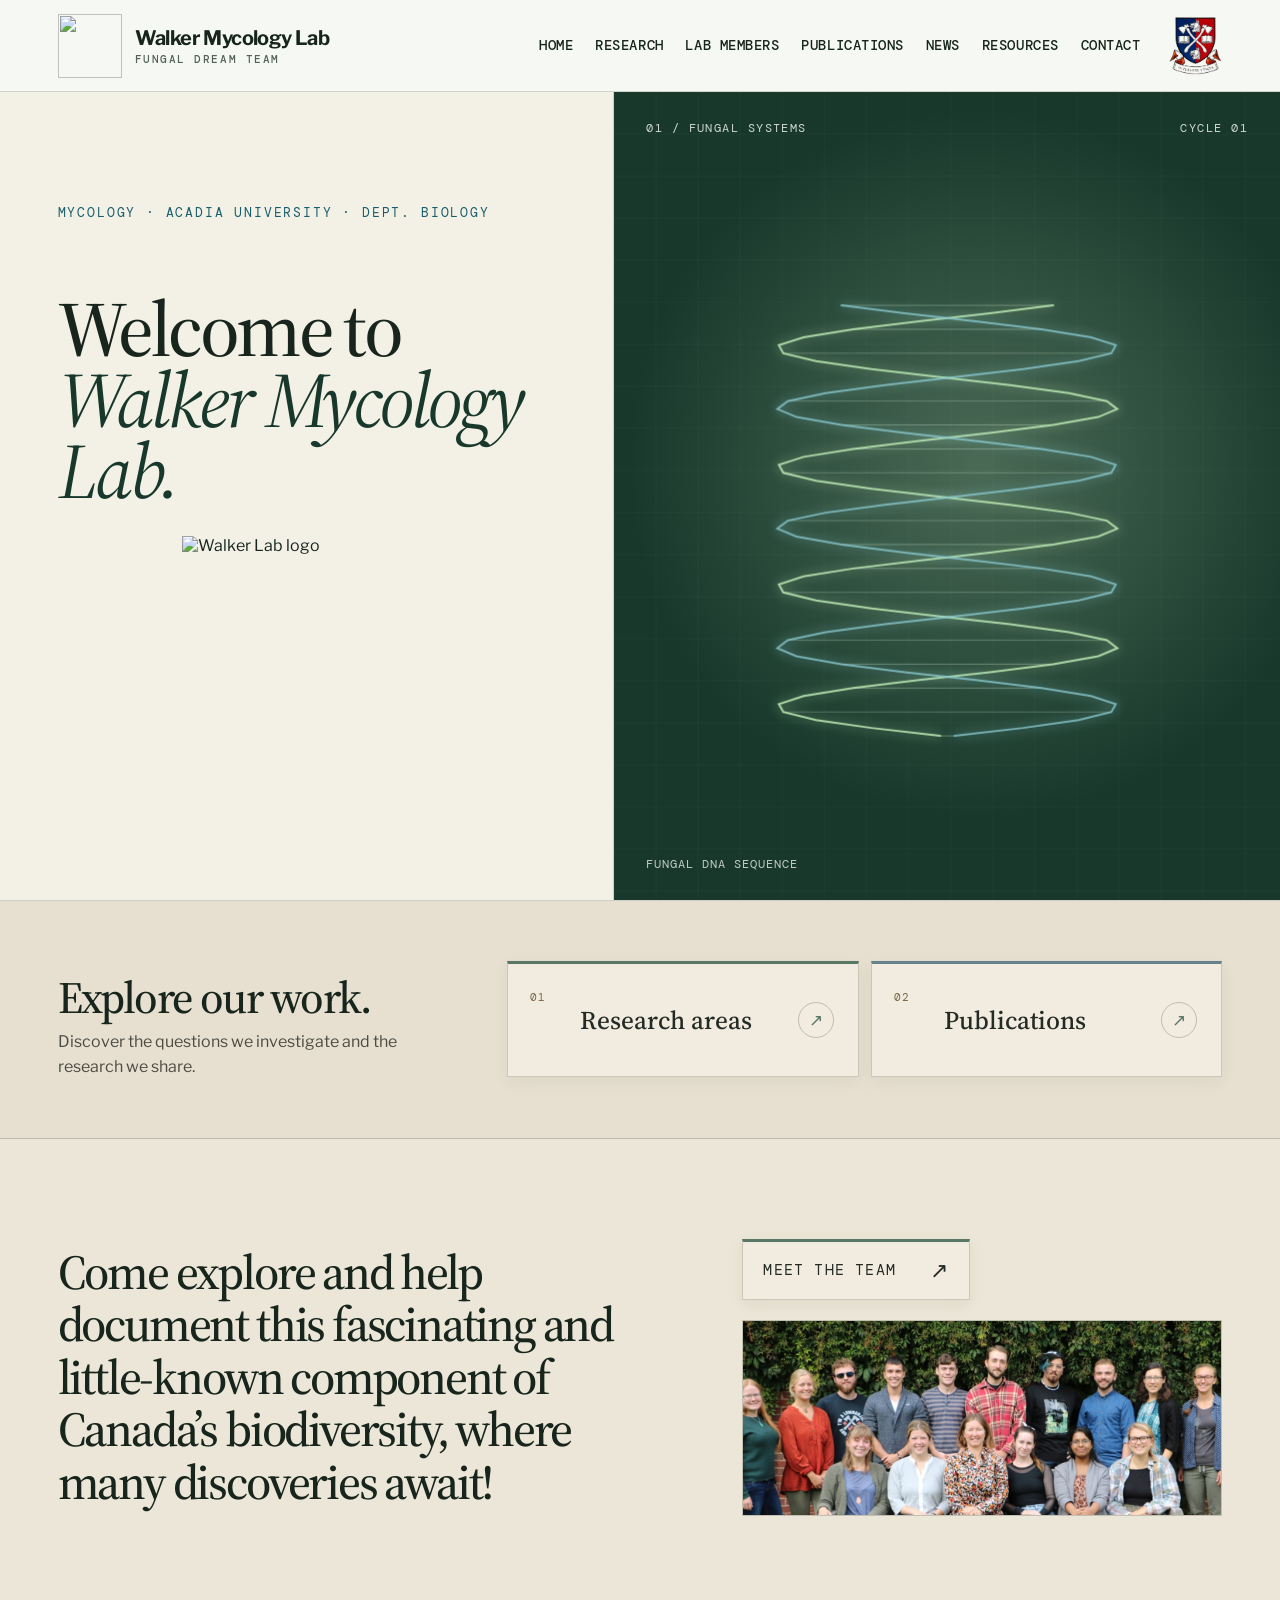
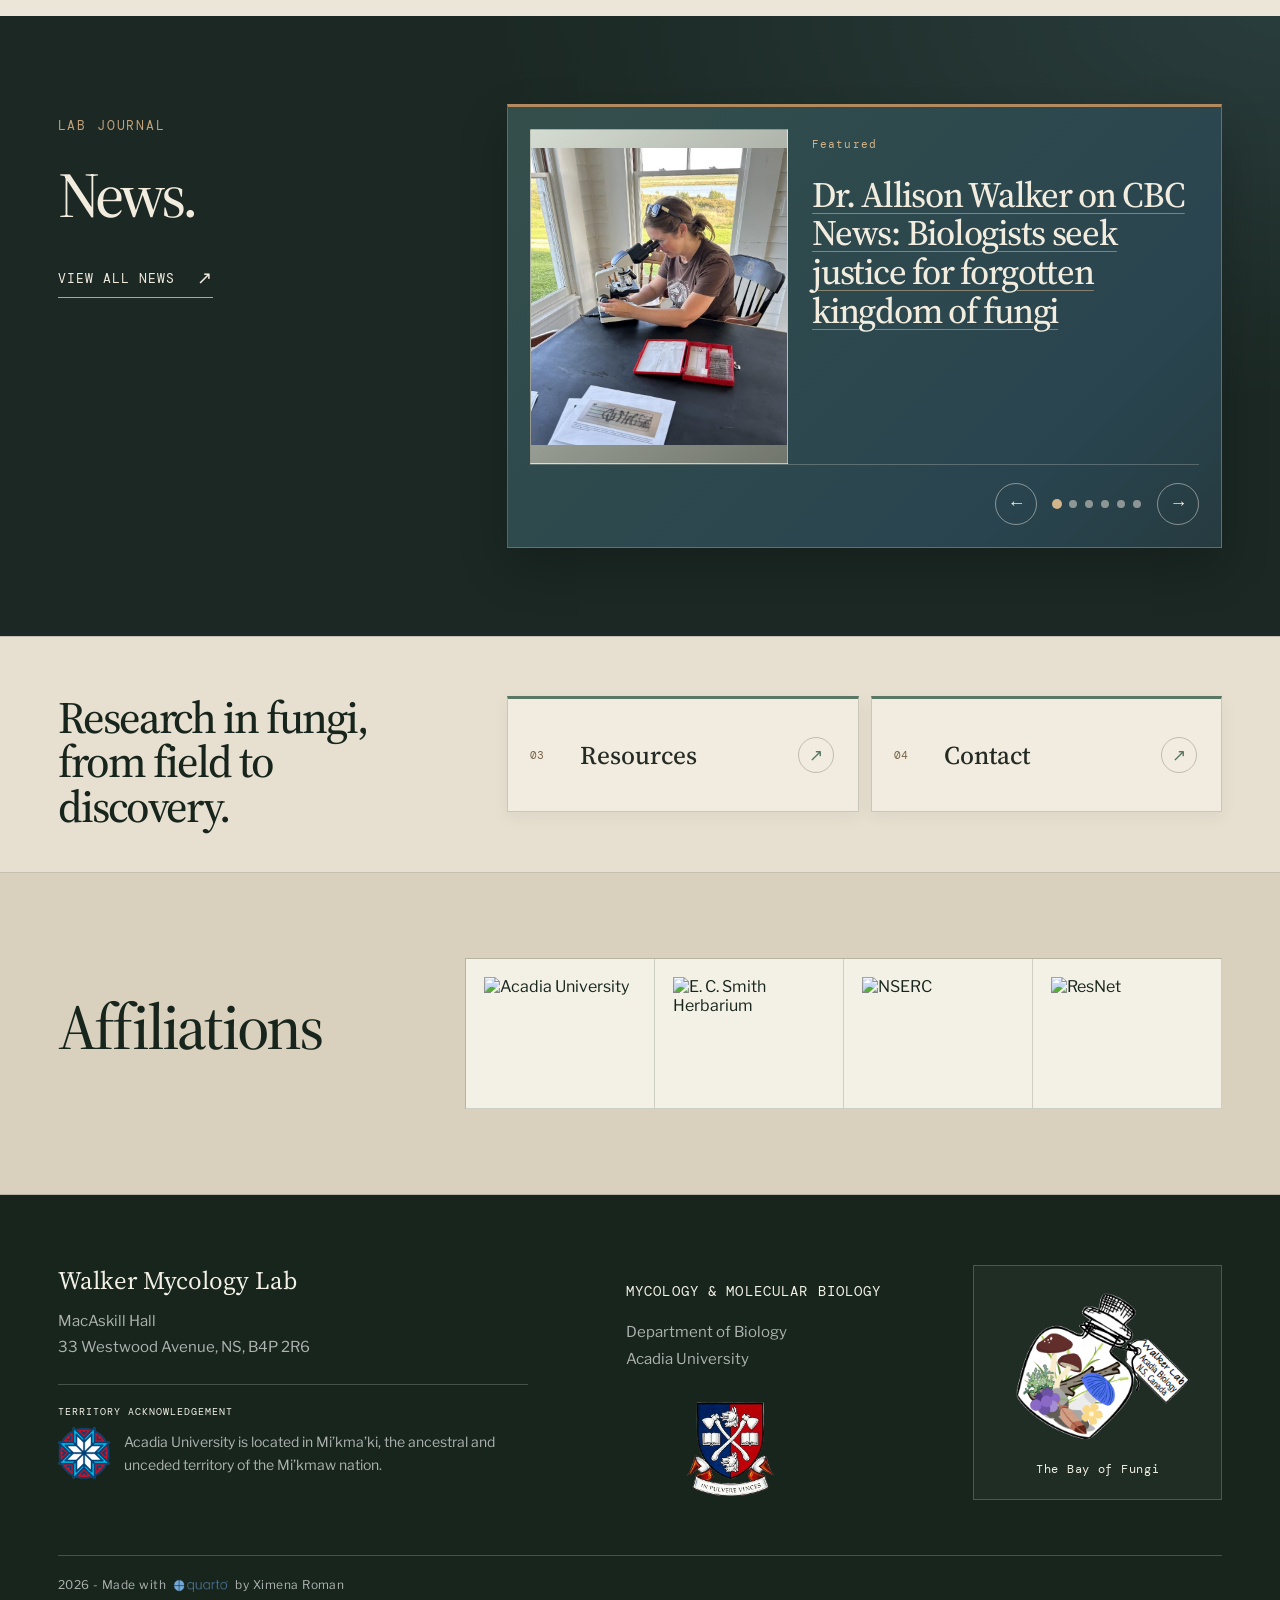
==== index.html @ 54292330 "Publish lab website and content editor Co-authored-by: Copilot <223556219+Copilot@users.noreply.gith" ====
<!doctype html>
<html lang="en">
<head>
  <meta charset="utf-8">
  <meta name="viewport" content="width=device-width, initial-scale=1">
  <meta name="theme-color" content="#071b14">
  <meta name="description" content="Walker Mycology Lab studies fungi to understand and advance human and environmental health.">
  <title>Walker Mycology Lab</title>
  <link rel="preconnect" href="https://fonts.googleapis.com">
  <link rel="preconnect" href="https://fonts.gstatic.com" crossorigin>
  <link href="https://fonts.googleapis.com/css2?family=DM+Mono:wght@400;500&family=Libre+Franklin:wght@400;500;600;700&family=Source+Serif+4:opsz,wght@8..60,400;8..60,500;8..60,600&display=swap" rel="stylesheet">
  <link rel="stylesheet" href="styles.css?v=166">
</head>
<body>
  <header class="site-header" id="top">
    <a class="brand" href="#top" aria-label="Walker Mycology Lab home">
      <img class="brand-logo-image" src="uploads/walker-lab-logo.png" alt="">
      <span class="brand-copy"><strong>Walker Mycology Lab</strong><small>Fungal Dream Team</small></span>
    </a>
    <nav class="main-nav" aria-label="Main navigation">
      <a href="#home">Home</a>
      <a href="#research">Research</a>
      <a href="#people">Lab Members</a>
      <a href="#publications">Publications</a>
      <a href="#news">News</a>
      <a href="#resources">Resources</a>
      <a href="#contact">Contact</a>
    </nav>
    <img class="university-logo" src="uploads/acadia-university-crest.png" alt="Acadia University coat of arms">
    <button class="menu-button" type="button" aria-label="Open menu" aria-expanded="false">
      <span></span><span></span>
    </button>
  </header>

  <main>
    <section class="hero" aria-labelledby="hero-title">
      <div class="hero-copy">
        <p class="eyebrow reveal">Mycology · Acadia University · Dept. Biology</p>
        <h1 id="hero-title" class="reveal">Welcome to<br><em>Walker Mycology Lab.</em></h1>
        <img class="hero-logo" src="uploads/walker-lab-logo.png" alt="Walker Lab logo">
      </div>
      <div class="system-panel reveal" aria-label="Interactive fungal DNA visualization">
        <div class="panel-label"><span>01 / Fungal systems</span><span id="cycle-count">Cycle 01</span></div>
        <canvas id="cellCanvas"></canvas>
        <div class="interaction-hint">Fungal DNA sequence</div>
      </div>
    </section>

    <section class="section-view" id="section-view" aria-live="polite" hidden>
      <button class="section-close" type="button" aria-label="Return to home">← <span>Home</span></button>
      <div id="section-view-content"></div>
    </section>

    <section class="home-quicklinks" aria-labelledby="home-quicklinks-title">
      <div class="home-quicklinks-heading">
        <h2 id="home-quicklinks-title">Explore our work.</h2>
        <p>Discover the questions we investigate and the research we share.</p>
      </div>
      <nav class="home-quicklinks-nav" aria-label="Explore lab research and publications">
        <a href="#research"><span>01</span><strong>Research areas</strong><em aria-hidden="true">↗</em></a>
        <a href="#publications"><span>02</span><strong>Publications</strong><em aria-hidden="true">↗</em></a>
      </nav>
    </section>

    <section class="people-section" id="people">
      <div>
        <h2>Come explore and help document this fascinating and little-known component of Canada’s biodiversity, where many discoveries await!</h2>
      </div>
      <div class="people-content">
        <a class="text-link people-team-link" href="#people">Meet the team <span>↗</span></a>
        <img class="people-team-photo" src="uploads/walker-lab-team.jpg" alt="Walker Mycology Lab team gathered together">
      </div>
    </section>

    <section class="home-news" aria-labelledby="home-news-title">
      <div class="home-news-heading">
        <p class="section-index">Lab journal</p>
        <h2 id="home-news-title">News.</h2>
        <a class="text-link" href="#news">View all news <span aria-hidden="true">↗</span></a>
      </div>
      <div class="home-news-carousel" aria-label="Featured lab news">
        <div class="home-news-slide">
          <label class="home-news-photo" for="home-news-photo-input">
            <input id="home-news-photo-input" type="file" accept="image/*" aria-label="Add a photo for this news story">
            <img class="home-news-photo-image" alt="" hidden>
            <span class="home-news-photo-prompt"><span aria-hidden="true">+</span> Add story photo</span>
          </label>
          <div class="home-news-story" aria-live="polite" aria-atomic="true">
            <p class="home-news-year">Featured</p>
            <h3><a href="https://www.cbc.ca/news/science/cop17-fungi-9.7388560" target="_blank" rel="noopener noreferrer">Dr. Allison Walker on CBC News: Biologists seek justice for forgotten kingdom of fungi</a></h3>
            <p class="home-news-summary" hidden></p>
          </div>
        </div>
        <div class="home-news-controls">
          <button class="home-news-previous" type="button" aria-label="Previous news story">←</button>
          <div class="home-news-dots" role="group" aria-label="Choose a news story"></div>
          <button class="home-news-next" type="button" aria-label="Next news story">→</button>
        </div>
      </div>
    </section>

    <section class="home-directory" aria-labelledby="directory-title">
      <div class="directory-heading">
        <h2 id="directory-title">Research in fungi,<br>from field to discovery.</h2>
      </div>
      <nav class="directory-links" aria-label="More lab sections">
        <a href="#resources"><span>03</span><strong>Resources</strong><em aria-hidden="true">↗</em></a>
        <a href="#contact"><span>04</span><strong>Contact</strong><em aria-hidden="true">↗</em></a>
      </nav>
    </section>

    <section class="lab-affiliations" aria-labelledby="affiliations-title">
      <div>
        <h2 id="affiliations-title">Affiliations</h2>
      </div>
      <div class="affiliation-list">
        <label class="affiliation-slot has-image">
          <input type="file" accept="image/*" aria-label="Add affiliation image 1">
          <span class="affiliation-upload">Add affiliation image</span>
          <img src="uploads/acadia-university.png" alt="Acadia University">
        </label>
        <label class="affiliation-slot has-image">
          <input type="file" accept="image/*" aria-label="Add affiliation image 2">
          <span class="affiliation-upload">Add affiliation image</span>
          <img src="uploads/ec-smith-herbarium.webp" alt="E. C. Smith Herbarium">
        </label>
        <label class="affiliation-slot has-image">
          <input type="file" accept="image/*" aria-label="Add affiliation image 3">
          <span class="affiliation-upload">Add affiliation image</span>
          <img src="uploads/nserc.png" alt="NSERC">
        </label>
        <label class="affiliation-slot has-image">
          <input type="file" accept="image/*" aria-label="Add affiliation image 4">
          <span class="affiliation-upload">Add affiliation image</span>
          <img src="uploads/resnet.webp" alt="ResNet">
        </label>
      </div>
    </section>
  </main>

  <footer>
    <div class="footer-location">
      <p class="footer-location-name">Walker Mycology Lab</p>
      <p class="footer-address">MacAskill Hall<br>33 Westwood Avenue, NS, B4P 2R6</p>
      <div class="footer-territory">
        <p>Territory acknowledgement</p>
        <div class="footer-territory-content">
          <img src="uploads/mi-kmaw-territory-symbol.png" alt="Mi’kmaw territory symbol">
          <p>Acadia University is located in Mi’kma’ki, the ancestral and unceded territory of the Mi’kmaw nation.</p>
        </div>
      </div>
    </div>
    <div class="footer-details">
      <p>Mycology &amp; Molecular Biology</p>
      <p>Department of Biology<br>Acadia University</p>
      <img class="footer-acadia-logo" src="uploads/acadia-university-crest.png" alt="Acadia University coat of arms">
    </div>
    <div class="footer-illustration">
      <img src="uploads/footer-lab-illustration.png" alt="Illustration of fungi and the Walker Lab">
      <p>The Bay of Fungi</p>
    </div>
    <div class="footer-credit">
      <p>2026 - Made with <img class="footer-credit-logo" src="uploads/quarto-logo.png" alt="Quarto"> by Ximena Roman</p>
    </div>
  </footer>
  <button class="site-editor-toggle" type="button" aria-controls="site-editor-toolbar" aria-expanded="false">Edit website text</button>
  <div class="site-editor-toolbar" id="site-editor-toolbar" hidden>
    <span>Editing mode</span>
    <button class="editor-save" type="button">Save changes</button>
    <span class="editor-save-status" role="status" aria-live="polite"></span>
    <button class="editor-reset" type="button">Reset text</button>
    <button class="editor-close" type="button">Done</button>
  </div>
  <script src="content.generated.js"></script>
  <script src="script.js?v=218"></script>
</body>
</html>
---- styles.css ----
:root {
  --ink: #17251c;
  --forest: #17382b;
  --green: #a8c9a1;
  --mint: #e6eadb;
  --ice: #eaf2f2;
  --blue: #8ccbd1;
  --blue-dark: #175d6b;
  --white: #f3f0e6;
  --paper: #ebe6d7;
  --brass: #b89b5c;
  --line: rgba(8, 26, 19, .16);
}

* { box-sizing: border-box; }
[hidden] { display: none !important; }
.site-editor-toggle,
.site-editor-toolbar { display: none !important; }
body.editing-enabled .site-editor-toggle { display: block !important; }
body.editing-enabled.editor-mode .site-editor-toolbar { display: flex !important; }
html { scroll-behavior: smooth; }
body { margin: 0; overflow-x: hidden; color: var(--ink); background: var(--white); font-family: "Libre Franklin", sans-serif; }
a { color: inherit; text-decoration: none; }

.site-header {
  height: 92px; display: flex; align-items: center; justify-content: space-between;
  padding: 0 4.5vw; border-bottom: 1px solid var(--line); background: rgba(247,249,245,.94);
  position: relative; z-index: 20;
}
.brand { display: flex; align-items: center; gap: 13px; font-size: 20px; font-weight: 700; letter-spacing: -.03em; }
.brand-logo-image { width: 64px; height: 64px; flex: 0 0 auto; object-fit: cover; object-position: center; }
.brand-copy { display: flex; flex-direction: column; gap: 2px; }
.brand-copy strong { font-size: inherit; font-weight: inherit; }
.brand-copy small { font-family: "DM Mono", monospace; font-size: 11px; font-weight: 500; letter-spacing: .14em; text-transform: uppercase; color: #526159; }
.university-logo { width: auto; height: 66px; flex: 0 0 auto; object-fit: contain; }
.brand-mark { width: 32px; height: 32px; position: relative; display: block; }
.brand-mark i { position: absolute; width: 7px; height: 7px; border-radius: 50%; background: var(--forest); }
.brand-mark i:nth-child(1) { left: 12px; top: 0; background: var(--green); }
.brand-mark i:nth-child(2) { right: 0; top: 13px; background: var(--blue-dark); }
.brand-mark i:nth-child(3) { left: 12px; bottom: 0; }
.brand-mark i:nth-child(4) { left: 0; top: 13px; background: var(--blue); }
.main-nav { display: flex; gap: clamp(18px, 1.7vw, 28px); margin-left: auto; margin-right: 28px; font-family: "DM Mono", monospace; font-size: 14px; font-weight: 500; white-space: nowrap; text-transform: uppercase; letter-spacing: .04em; }
.main-nav a { padding: 8px 0; border-bottom: 1px solid transparent; }
.main-nav a:hover { border-color: var(--ink); }
.menu-button { display: none; background: none; border: 0; width: 38px; height: 38px; }
.menu-button span { display: block; height: 1px; width: 24px; background: var(--ink); margin: 6px auto; }

.hero { min-height: calc(100vh - 92px); display: grid; grid-template-columns: 48% 52%; border-bottom: 1px solid var(--line); }
.section-view { min-height: calc(100vh - 92px); background: var(--white); padding: 38px 4.5vw 90px; }
.section-view[hidden] { display: none; }
.section-close { border: 0; border-bottom: 1px solid var(--ink); background: none; padding: 0 0 10px; color: var(--ink); font-family: "DM Mono", monospace; font-size: 14px; text-transform: uppercase; letter-spacing: .08em; cursor: pointer; }
.view-kicker { font-family: "DM Mono", monospace; font-size: 13px; text-transform: uppercase; letter-spacing: .12em; color: var(--blue-dark); }
.view-title { font-family: "Source Serif 4", Georgia, serif; font-size: clamp(62px, 8vw, 116px); font-weight: 500; line-height: .85; letter-spacing: -.045em; margin: 55px 0 70px; max-width: 1050px; }
.people-view .view-title { font-size: clamp(48px, 5vw, 72px); margin-bottom: 45px; }
.publications-view .view-title { font-size: clamp(54px, 7vw, 100px); margin-bottom: 18px; }
.contact-view .view-title { font-size: clamp(54px, 6.5vw, 96px); margin-bottom: 48px; }
.research-heading { display: grid; grid-template-columns: minmax(0, 1fr) minmax(300px, .75fr); align-items: center; gap: clamp(28px, 5vw, 76px); margin-bottom: 70px; }
.research-heading .view-title { margin: 55px 0 0; }
.research-keywords { display: flex; flex-wrap: wrap; align-content: center; gap: 9px; }
.research-keywords span { padding: 9px 13px; border: 1px solid var(--line); border-radius: 999px; background: rgba(230, 234, 219, .55); color: var(--blue-dark); font-family: "DM Mono", monospace; font-size: 11px; line-height: 1.4; letter-spacing: .02em; }
.contact-cards { display: grid; grid-template-columns: repeat(2, minmax(0, 1fr)); gap: 18px; }
.contact-card { min-width: 0; min-height: 260px; padding: 26px; border: 1px solid var(--line); background: rgba(230, 234, 219, .55); }
.contact-cards > .contact-card:nth-child(1) { border-top: 3px solid var(--forest); background: #e3eadc; }
.contact-cards > .contact-guidance { border-top: 3px solid var(--forest); background: #e3eadc; }
.contact-cards > .contact-card:nth-child(3) { border-top: 3px solid var(--brass); background: #eee8d9; }
.contact-cards > .contact-admissions { border-top: 3px solid #a8424f; background: #f0e2df; }
.contact-admissions .contact-card-label,
.contact-admissions .contact-card-links a { color: #873544; }
.contact-admissions .contact-card-links a:hover { border-color: #873544; }
.contact-cards > .contact-trainee { border-top: 3px solid #6f9169; background: #e8ecdf; }
.contact-cards > .contact-phd { border-top: 3px solid #a68c55; background: #eee8d9; }
.contact-cards > .contact-card-compact { border-top: 3px solid #b28a5d; background: linear-gradient(135deg, #344f4b, #29444f 78%, #263b40); color: #f2ecdf; }
.contact-cards > .contact-card-compact .contact-card-label { color: #c1a17a; }
.contact-cards > .contact-card-compact .contact-card-identity h2 { color: #f2ecdf; }
.contact-cards > .contact-card-compact .contact-card-links a { border-color: rgba(242, 236, 223, .65); color: #f2ecdf; }
.contact-cards > .contact-card-compact .contact-card-links a:hover { border-color: #c1a17a; color: #c1a17a; }
.contact-cards > .contact-card-compact .contact-promo-copy h3 { color: var(--ink); }
.contact-card-wide { grid-column: 1 / -1; }
.contact-admissions-layout { display: grid; grid-template-columns: minmax(0, 1fr) minmax(320px, .75fr); align-items: center; gap: clamp(32px, 6vw, 88px); }
.contact-admissions-copy { min-width: 0; }
.contact-admissions-copy .contact-card-label { margin-bottom: 30px; }
.contact-admissions-copy .contact-card-description { margin-bottom: 22px; }
.contact-admissions-aside { min-width: 0; }
.contact-admissions-images { display: grid; width: 100%; grid-template-columns: minmax(0, .8fr) minmax(0, 1.2fr); grid-template-rows: auto auto; align-items: start; gap: 12px; }
.contact-image-holder { position: relative; display: grid; min-height: 132px; place-items: center; overflow: hidden; border: 1px dashed rgba(23, 93, 107, .38); background: rgba(243, 240, 230, .7); color: var(--blue-dark); font-family: "DM Mono", monospace; font-size: 10px; letter-spacing: .06em; text-transform: uppercase; cursor: pointer; }
.contact-image-holder-1 { grid-column: 1; grid-row: 1 / span 2; min-height: 260px; background: #fff; }
.contact-image-holder-2 { grid-column: 2; grid-row: 1; aspect-ratio: 4 / 3; min-height: 0; background: #fff; }
.contact-image-holder input { position: absolute; inset: 0; z-index: 1; width: 100%; height: 100%; opacity: 0; cursor: pointer; }
.contact-image-holder img { position: absolute; inset: 0; width: 100%; height: 100%; object-fit: cover; }
.contact-image-holder-1 img { object-fit: contain; }
.contact-image-holder-2 img { object-fit: contain; }
.contact-image-holder span { padding: 10px; }
.contact-image-holder:focus-within { outline: 2px solid var(--blue-dark); outline-offset: 2px; }
.contact-admissions-button { grid-column: 2; grid-row: 2; justify-self: start; display: inline-flex; align-items: center; gap: 8px; padding: 8px 12px; border: 1px solid rgba(135, 53, 68, .4); background: #ead4d0; color: #873544; font-family: "DM Mono", monospace; font-size: 11px; letter-spacing: .03em; text-transform: uppercase; transition: background .2s ease, color .2s ease; }
.contact-admissions-button:hover { background: #873544; color: var(--white); }
.contact-admissions-button:focus-visible { outline: 2px solid #873544; outline-offset: 3px; }
.contact-card-compact { grid-column: 1 / -1; min-height: 0; padding: 22px 26px; }
.contact-card-compact-main { display: grid; grid-template-columns: minmax(220px, .8fr) minmax(300px, 1.2fr); align-items: center; gap: 24px; margin-bottom: 24px; }
.contact-card-identity { min-width: 0; }
.contact-card-compact .contact-card-identity .contact-card-label { margin-bottom: 12px; }
.contact-card-compact .contact-card-identity h2 { font-size: clamp(24px, 2.2vw, 30px); }
.contact-promo-panels { display: grid; grid-template-columns: repeat(2, minmax(0, 1fr)); gap: 16px; }
.contact-promo-panel { display: grid; grid-template-columns: minmax(150px, .8fr) minmax(0, 1.2fr); min-width: 0; border: 1px solid var(--line); background: rgba(243, 240, 230, .7); }
.contact-promo-panel:first-child,
.contact-promo-panel:last-child { border-color: rgba(23, 93, 107, .26); background: #dcebe7; }
.contact-promo-photo { position: relative; display: grid; min-height: 190px; place-items: center; overflow: hidden; background: var(--ice); color: var(--blue-dark); font-family: "DM Mono", monospace; font-size: 11px; letter-spacing: .06em; text-align: center; text-transform: uppercase; }
.contact-promo-panel:first-child .contact-promo-photo,
.contact-promo-panel:last-child .contact-promo-photo { background: #c9e0dc; color: var(--blue-dark); }
.contact-promo-photo input { position: absolute; inset: 0; z-index: 1; width: 100%; height: 100%; opacity: 0; cursor: pointer; }
.contact-promo-photo:focus-within { outline: 2px solid var(--blue-dark); outline-offset: 2px; }
.contact-promo-photo img { position: absolute; inset: 0; width: 100%; height: 100%; object-fit: cover; }
.contact-promo-photo span { padding: 12px; }
.contact-promo-copy { align-self: center; padding: 20px; }
.contact-promo-copy h3 { margin: 0 0 10px; font-family: "Source Serif 4", Georgia, serif; font-size: 25px; font-weight: 500; line-height: 1.2; }
.contact-promo-copy p { margin: 0 0 16px; color: #526159; font-size: 15px; line-height: 1.6; }
.contact-promo-copy a { display: inline-flex; gap: 8px; border-bottom: 1px solid var(--line); padding-bottom: 3px; color: var(--blue-dark); font-family: "DM Mono", monospace; font-size: 11px; letter-spacing: .04em; text-transform: uppercase; }
.contact-promo-copy a:hover { border-color: var(--blue-dark); }
.contact-card-label { margin: 0 0 42px; font-family: "DM Mono", monospace; font-size: 12px; letter-spacing: .1em; text-transform: uppercase; color: var(--blue-dark); }
.contact-card h2 { margin: 0 0 18px; font-family: "Source Serif 4", Georgia, serif; font-size: clamp(30px, 2.8vw, 38px); font-weight: 500; line-height: 1.1; }
.contact-guidance h2 { margin-bottom: 20px; }
.contact-guidance ol { margin: 0; padding-left: 24px; color: #526159; font-size: 18px; line-height: 1.8; }
.contact-phd .contact-card-description { max-width: 1000px; }
.contact-phd-contact-name { margin: 18px 0 12px; font-family: "Source Serif 4", Georgia, serif; font-size: 27px; font-weight: 500; line-height: 1.2; }
.contact-trainee { grid-column: 1 / -1; }
.contact-trainee h2 { margin-bottom: 16px; }
.trainee-eligibility { display: inline-block; margin: 0 0 18px; padding: 7px 12px; border: 1px solid var(--line); border-radius: 999px; background: rgba(243, 240, 230, .75); color: var(--blue-dark); font-family: "DM Mono", monospace; font-size: 12px; letter-spacing: .03em; }
.contact-trainee .contact-card-description { margin-bottom: 8px; }
.trainee-layout { display: grid; grid-template-columns: minmax(0, 1.15fr) minmax(300px, .85fr); gap: 24px; align-items: start; margin-top: 20px; }
.trainee-options { display: flex; flex-direction: column; gap: 10px; max-height: 440px; overflow-y: auto; overscroll-behavior: contain; padding: 2px 8px 2px 2px; }
.trainee-option { width: 100%; padding: 18px 20px; border: 1px solid var(--line); background: rgba(243, 240, 230, .7); color: var(--ink); text-align: left; cursor: pointer; }
.trainee-option[aria-pressed="true"] { border-color: var(--blue-dark); background: var(--ice); }
.trainee-option span { display: block; }
.trainee-option span:first-child { margin-bottom: 8px; font-size: 19px; font-weight: 600; line-height: 1.35; }
.trainee-option span:last-child { color: #526159; font-size: 15px; line-height: 1.65; }
.trainee-option:focus-visible { outline: 2px solid var(--blue-dark); outline-offset: 2px; }
.trainee-details { display: flex; flex-direction: column; gap: 22px; min-height: 220px; padding: 22px 24px; border: 1px solid var(--line); background: rgba(243, 240, 230, .7); }
.trainee-details h3 { margin: 0 0 12px; font-size: 22px; line-height: 1.3; }
.trainee-details ul { margin: 0; padding-left: 22px; color: #526159; font-size: 17px; line-height: 1.8; }
.trainee-skills-contact p,
.trainee-topics-contact > p { margin: 0 0 12px; color: #526159; font-size: 18px; }
.trainee-secondary-coordinator { margin-top: 20px; padding-top: 18px; border-top: 1px solid var(--line); }
.trainee-secondary-coordinator h3 { margin-bottom: 8px; }
.trainee-secondary-coordinator p { margin: 0 0 12px; color: #526159; font-size: 18px; }
.contact-card-compact .contact-card-identity h2,
.contact-card-compact .contact-card-description { margin: 0; }
.contact-card-compact .contact-card-links { flex-direction: row; flex-wrap: wrap; gap: 10px 24px; }
.contact-card-description { margin: 0 0 18px; color: #526159; font-size: 18px; line-height: 1.6; }
.contact-card-links { display: flex; flex-direction: column; align-items: flex-start; gap: 10px; }
.contact-card-links a { overflow-wrap: anywhere; border-bottom: 1px solid var(--line); padding-bottom: 3px; color: var(--blue-dark); font-size: 16px; line-height: 1.5; }
.contact-card-links a:hover { border-color: var(--blue-dark); }
.view-grid { display: grid; grid-template-columns: repeat(3, 1fr); border-top: 1px solid var(--line); }
.view-grid article { min-height: 280px; padding: 24px 30px 24px 0; border-right: 1px solid var(--line); }
.view-grid article:not(:first-child) { padding-left: 30px; }
.view-grid article:last-child { border-right: 0; }
.view-grid span, .view-row span { font-family: "DM Mono", monospace; font-size: 10px; text-transform: uppercase; letter-spacing: .08em; }
.view-grid h3 { font-size: 30px; letter-spacing: -.04em; margin: 95px 0 15px; }
.view-grid p, .view-row p { line-height: 1.65; color: #526159; }
.view-row { min-height: 130px; border-top: 1px solid var(--line); display: grid; grid-template-columns: 120px minmax(0, 1fr) 80px; gap: 30px; align-items: start; padding: 24px 0; }
.view-row:last-child { border-bottom: 1px solid var(--line); }
.view-row h3 { margin: 0; font-size: 22px; }
.news-row-copy p { margin: 10px 0 0; max-width: 850px; font-size: 16px; line-height: 1.6; }
.view-row strong { font-weight: 400; font-size: 18px; text-align: right; }
.resource-row { grid-template-columns: 42px 112px minmax(0, 1fr) 24px; align-items: center; gap: 20px; min-height: 132px; }
.resource-row h3 { font-size: 21px; line-height: 1.35; }
.resource-logo-placeholder { position: relative; display: grid; width: 112px; height: 78px; place-items: center; overflow: hidden; border: 1px dashed var(--line); background: rgba(230, 234, 219, .55); color: var(--blue-dark); font-family: "DM Mono", monospace; font-size: 9px; letter-spacing: .05em; text-transform: uppercase; cursor: pointer; }
.resource-logo-placeholder input { position: absolute; inset: 0; z-index: 1; width: 100%; height: 100%; opacity: 0; cursor: pointer; }
.resource-logo-placeholder img { position: absolute; inset: 0; width: 100%; height: 100%; object-fit: contain; background: var(--white); }
.resource-logo-placeholder:focus-within { outline: 2px solid var(--blue-dark); outline-offset: 2px; }
.news-row-meta { display: flex; flex-direction: column; align-items: flex-start; gap: 7px; }
.news-row-meta > span { font-size: 14px; line-height: 1.25; }
.news-row-meta time { color: #526159; font-family: "DM Mono", monospace; font-size: 12px; line-height: 1.3; }
.publication-row { grid-template-columns: 120px minmax(0, 1fr); min-height: 0; gap: 30px; }
.publication-copy h3 { font-size: 21px; line-height: 1.35; }
.publication-copy h3 a:hover { text-decoration: underline; text-decoration-thickness: 1px; text-underline-offset: 4px; }
.publication-copy p { margin: 8px 0 0; font-size: 14px; line-height: 1.6; }
.publications-scholar { display: inline-flex; align-items: center; gap: 14px; margin: 0 0 38px; border-bottom: 1px solid var(--ink); padding-bottom: 7px; color: #526159; font-family: "DM Mono", monospace; font-size: 13px; letter-spacing: .06em; text-transform: uppercase; }
.publications-scholar span { font-size: 18px; transition: transform .2s; }
.publications-scholar:hover span { transform: translate(3px, -3px); }
.members-directory { margin-top: 5px; }
.members-index { display: flex; align-items: center; gap: 7px; flex-wrap: wrap; }
.members-index button { min-height: 52px; border: 1px solid transparent; border-radius: 999px; background: transparent; color: var(--ink); padding: 12px 20px; display: flex; align-items: center; gap: 10px; text-align: left; font-family: "Libre Franklin", sans-serif; font-size: 18px; font-weight: 600; letter-spacing: -.01em; cursor: pointer; transition: background .2s, border-color .2s; }
.members-index button span { opacity: 0; width: 0; overflow: hidden; transition: opacity .2s, width .2s; }
.members-index button:hover span, .members-index button.active span { opacity: 1; width: 9px; }
.members-index button:hover { border-color: var(--line); }
.members-index button.active { background: var(--blue-dark); border-color: var(--blue-dark); color: var(--white); }
.members-roster { min-width: 0; margin-top: 55px; }
.members-roster-heading { min-height: 58px; display: flex; align-items: center; border-bottom: 1px solid var(--line); font-family: "Source Serif 4", Georgia, serif; font-size: 28px; font-weight: 500; }
.member-credential {
  width: fit-content;
  margin: -10px 0 16px;
  padding-bottom: 6px;
  border-bottom: 1px solid var(--blue);
  color: #111;
  font-family: "Libre Franklin", sans-serif;
  font-size: 11px;
  font-weight: 700;
  letter-spacing: .11em;
  text-transform: uppercase;
}
.former-staff-section { margin-top: 70px; }
.former-staff-section .members-roster-heading h2 { margin: 0; font-size: 28px; font-weight: 500; }
.former-staff-section .members-roster-grid { margin-top: 28px; }
.members-roster-grid { display: grid; grid-template-columns: repeat(3, 1fr); gap: 24px; }
.members-card-stack { display: flex; flex-direction: column; gap: 24px; min-width: 0; }
.pi-roster-grid { grid-template-columns: 1fr; }
.member-card { border-top: 1px solid var(--line); padding-top: 18px; }
.member-artwork { margin: 24px 0 0; padding: 12px; border: 1px solid var(--line); background: rgba(230, 234, 219, .55); }
.member-artwork img { display: block; width: 100%; max-height: 320px; object-fit: contain; }
.member-artwork figcaption { margin-top: 10px; color: #526159; font-size: 13px; line-height: 1.5; }
.management-card {
  grid-column: 1 / -1;
  display: grid;
  grid-template-columns: minmax(260px, .9fr) minmax(420px, 1.45fr);
  gap: 32px;
  border-top: 1px solid var(--line);
}
.management-profile-main { min-width: 0; }
.management-photo-slot {
  aspect-ratio: 4 / 3;
  margin-bottom: 18px;
}
.management-profile-copy h3 { margin-bottom: 10px; }
.management-profile-side {
  display: grid;
  grid-template-rows: auto auto auto;
  align-content: start;
  gap: 8px;
}
.management-profile-side > .management-media-slot { margin-bottom: 0; }
.management-extra-gallery { display: grid; grid-template-columns: repeat(3, minmax(0, 1fr)); gap: 8px; }
.management-extra-slot { aspect-ratio: 4 / 3; margin: 0; }
.management-extra-slot.has-photo:nth-child(4) { background-position: center 10%; }
.management-extra-slot > span { inset: auto 5px 5px; padding: 6px 3px; font-size: 9px; }
.management-profile-links { display: flex; margin-top: 16px; }
.management-profile-links a { display: inline-flex; align-items: center; gap: 10px; padding: 9px 13px; border: 1px solid var(--blue-dark); color: var(--blue-dark); font-family: "DM Mono", monospace; font-size: 11px; letter-spacing: .04em; text-transform: uppercase; transition: background .2s ease, color .2s ease; }
.management-profile-links a:hover { background: var(--blue-dark); color: var(--white); }
.management-media-slot {
  aspect-ratio: auto;
  min-height: 230px;
  margin-bottom: 0;
  border: 1px solid var(--line);
  background: linear-gradient(135deg, rgba(234,242,242,.92), rgba(230,234,219,.92));
}
.management-media-slot span {
  position: absolute;
  inset: auto 14px 14px;
  padding: 10px;
  background: rgba(243,240,230,.92);
  text-align: center;
  font-family: "DM Mono", monospace;
  font-size: 10px;
  text-transform: uppercase;
  letter-spacing: .08em;
}
.management-profile-bio {
  padding: 22px 24px;
  border-left: 3px solid var(--blue);
  background: rgba(255,255,255,.34);
  color: #526159;
  font-family: "Source Serif 4", Georgia, serif;
  font-size: 18px;
  line-height: 1.55;
}
.management-profile-caption {
  padding: 18px 20px;
  border-top: 1px solid var(--line);
  color: #526159;
  font-family: "Libre Franklin", sans-serif;
  font-size: 17px;
  line-height: 1.55;
}
.management-profile-caption strong {
  color: var(--blue-dark);
  font-weight: 700;
}
.member-read-more {
  display: inline-flex;
  align-items: center;
  gap: 10px;
  margin-top: 18px;
  padding: 0;
  border: 0;
  background: transparent;
  color: var(--ink);
  font-family: "DM Mono", monospace;
  font-size: 11px;
  text-transform: uppercase;
  letter-spacing: .08em;
  cursor: pointer;
}
.member-read-more span { transition: transform .2s ease; }
.member-card:hover .member-read-more span { transform: translate(3px, -3px); }
.member-profile-panel { position: fixed; inset: 0; z-index: 1000; }
.member-profile-backdrop { position: absolute; inset: 0; background: #fff; }
.member-profile-content {
  position: absolute;
  inset: 24px;
  overflow-y: auto;
  padding: 28px clamp(24px, 5vw, 72px) 72px;
  background: #fff;
  box-shadow: 0 30px 90px rgba(0, 0, 0, .28);
}
.member-profile-close {
  display: inline-flex;
  gap: 12px;
  align-items: center;
  margin-bottom: 42px;
  padding: 0;
  border: 0;
  background: transparent;
  font-family: "DM Mono", monospace;
  font-size: 11px;
  text-transform: uppercase;
  letter-spacing: .08em;
  cursor: pointer;
}
.member-profile-layout {
  display: grid;
  grid-template-columns: minmax(220px, 360px) minmax(320px, 720px);
  justify-content: center;
  gap: clamp(32px, 5vw, 72px);
  align-items: start;
}
.member-profile-photo {
  aspect-ratio: 1;
  border: 1px solid var(--line);
  background-color: var(--paper-dark);
  background-position: center;
  background-repeat: no-repeat;
  background-size: contain;
}
.member-profile-photo.has-photo { background-image: var(--member-photo); }
.member-profile-copy { padding-top: 20px; }
.member-profile-copy h2 { margin: 18px 0 12px; font-size: clamp(44px, 5vw, 72px); line-height: .92; letter-spacing: -.045em; }
.member-profile-role { color: var(--blue-dark); font-family: "DM Mono", monospace; font-size: 12px; text-transform: uppercase; letter-spacing: .06em; }
.member-profile-bio { max-width: 680px; margin-top: 30px; font-family: "Source Serif 4", Georgia, serif; font-size: clamp(18px, 1.5vw, 23px); line-height: 1.55; }
.profile-detail-section { margin-top: 38px; padding-top: 24px; border-top: 1px solid var(--line); }
.profile-detail-section h3 { margin: 0 0 18px; color: var(--blue-dark); font-family: "DM Mono", monospace; font-size: 11px; text-transform: uppercase; letter-spacing: .12em; }
.profile-role-list, .profile-timeline, .profile-experience-list { margin: 0; padding: 0; list-style: none; }
.profile-role-list li { display: grid; grid-template-columns: 150px 1fr; gap: 18px; padding: 10px 0; font-family: "Source Serif 4", Georgia, serif; border-bottom: 1px solid rgba(8, 26, 19, .08); }
.profile-role-list li span { font-family: "DM Mono", monospace; font-size: 10px; text-transform: uppercase; letter-spacing: .06em; }
.profile-role-list a, .profile-copy a { color: var(--blue-dark); text-decoration-thickness: 1px; text-underline-offset: 4px; }
.profile-timeline li { display: grid; grid-template-columns: minmax(220px, 1fr) minmax(180px, .8fr); gap: 18px; padding: 12px 0; border-bottom: 1px solid rgba(8, 26, 19, .08); }
.profile-timeline strong { font-family: "Source Serif 4", Georgia, serif; }
.profile-timeline span { color: var(--muted); font-size: 13px; }
.profile-experience-list li { position: relative; padding: 0 0 28px 22px; border-left: 1px solid var(--blue); }
.profile-experience-list li::before { content: ""; position: absolute; top: 4px; left: -4px; width: 7px; height: 7px; border-radius: 50%; background: var(--blue); }
.profile-experience-list strong { display: inline-block; font-family: "Source Serif 4", Georgia, serif; font-size: 18px; }
.profile-experience-list time { float: right; color: var(--muted); font-family: "DM Mono", monospace; font-size: 10px; text-transform: uppercase; }
.profile-experience-list p { margin: 7px 0 0; color: var(--muted); font-size: 14px; line-height: 1.55; }
body.profile-open { overflow: hidden; }
.pi-card {
  display: grid;
  grid-template-columns: minmax(340px, 430px) minmax(280px, 1fr) minmax(240px, 300px);
  grid-template-rows: auto auto 1fr;
  column-gap: 48px;
  border-top: 0;
  padding-top: 0;
}
.pi-card .pi-photo-slot {
  grid-row: 1 / 4;
  border-radius: 0;
  box-shadow: 22px 22px 0 rgba(184, 199, 190, .42);
}
.pi-introduction {
  grid-column: 2;
  grid-row: 1 / 4;
  display: flex;
  flex-direction: column;
}
.pi-card h3 { font-size: 38px; margin-top: 18px; max-width: 560px; }
.pi-card .member-role { font-size: 12px; }
.pi-bio {
  max-width: 520px;
  font-size: 18px;
  line-height: 1.65;
}
.pi-lab-logo {
  width: 190px;
  margin: 34px 0 0;
  align-self: center;
}
.pi-lab-logo img { width: 100%; height: auto; display: block; }
.pi-secondary-media {
  grid-column: 3;
  grid-row: 1 / 4;
  width: calc(100% - 14px);
  margin: 70px 0 0;
  justify-self: end;
  align-self: start;
  padding-left: 14px;
  border-left: 1px solid var(--blue);
}
.pi-secondary-photo { margin: 0; }
.pi-secondary-photo img {
  width: 100%;
  aspect-ratio: 4 / 5;
  object-fit: cover;
  object-position: center 30%;
  display: block;
  filter: saturate(.88) contrast(.96);
}
.pi-linkedin-button { display: inline-flex; align-items: center; gap: 10px; margin-top: 12px; padding: 9px 13px; border: 1px solid var(--blue-dark); color: var(--blue-dark); font-family: "DM Mono", monospace; font-size: 11px; letter-spacing: .04em; text-transform: uppercase; transition: background .2s ease, color .2s ease; }
.pi-linkedin-button:hover { background: var(--blue-dark); color: var(--white); }
.pi-profile-details { grid-column: 1 / -1; margin-top: 58px; padding-top: 12px; }
.pi-profile-details .profile-detail-section:first-child { margin-top: 0; }
.pi-profile-details .profile-detail-section { border-top: 0; margin-top: 70px; padding-top: 0; }
.pi-profile-details .profile-detail-section h3 {
  display: flex;
  align-items: center;
  gap: 14px;
  margin-bottom: 24px;
  font-size: 14px;
}
.pi-profile-details .profile-detail-section h3::after { content: ""; height: 1px; flex: 1; background: var(--line); }
.pi-profile-details .profile-role-list {
  display: grid;
  grid-template-columns: repeat(2, minmax(0, 1fr));
  border-top: 1px solid var(--line);
  border-left: 1px solid var(--line);
}
.pi-profile-details .profile-role-list li {
  min-height: 115px;
  grid-template-columns: 1fr;
  align-content: start;
  gap: 12px;
  margin: 0;
  padding: 22px 24px;
  border-right: 1px solid var(--line);
  border-bottom: 1px solid var(--line);
  border-radius: 0;
  background: rgba(255, 255, 255, .28);
}
.pi-profile-details .profile-role-list li span { color: var(--blue-dark); font-size: 12px; }
.pi-profile-details .profile-role-list li a, .pi-profile-details .profile-role-list li { font-size: 18px; }
.pi-profile-details .profile-timeline {
  display: grid;
  grid-template-columns: repeat(3, minmax(0, 1fr));
  gap: 18px;
}
.pi-profile-details .profile-timeline li {
  min-height: 150px;
  grid-template-columns: 1fr;
  align-content: start;
  gap: 14px;
  padding: 24px;
  border: 1px solid var(--line);
  background: linear-gradient(145deg, rgba(255,255,255,.5), rgba(216,229,220,.45));
}
.pi-profile-details .profile-timeline strong { font-size: 20px; line-height: 1.25; }
.pi-profile-details .profile-timeline span { font-size: 15px; }
.pi-profile-details .profile-experience-list {
  display: grid;
  grid-template-columns: repeat(3, minmax(0, 1fr));
  gap: 18px;
}
.pi-profile-details .profile-experience-list li {
  min-height: 290px;
  padding: 24px;
  border: 1px solid var(--line);
  border-left: 3px solid var(--blue);
  background: rgba(255,255,255,.32);
}
.pi-profile-details .profile-experience-list li::before { display: none; }
.pi-profile-details .profile-experience-list strong { font-size: 19px; line-height: 1.3; }
.pi-profile-details .profile-experience-list time { float: none; display: block; margin: 10px 0 16px; font-size: 11px; }
.pi-profile-details .profile-experience-list p { font-size: 15px; }
.courses-taught-panel { margin-top: 40px; padding: 22px 24px; border-left: 3px solid #587765; background: rgba(255,255,255,.38); }
.pi-profile-details .courses-taught-panel h3 { margin: 0 0 20px; color: var(--blue-dark); font-family: "DM Mono", monospace; font-size: 18px; letter-spacing: .08em; text-transform: uppercase; }
.courses-taught-panel ul { display: grid; grid-template-columns: repeat(2, minmax(0, 1fr)); gap: 10px 24px; margin: 0; padding: 0; list-style: none; }
.courses-taught-panel li { display: grid; grid-template-columns: auto 1fr; gap: 10px; align-items: baseline; color: #526159; font-size: 17px; line-height: 1.5; }
.courses-taught-panel li strong { color: var(--ink); font-family: "DM Mono", monospace; font-size: 13px; }
.kendra-profile-card { grid-column: 1 / -1; display: grid; grid-template-columns: minmax(240px, 320px) minmax(0, 1fr); align-items: start; gap: 28px 36px; }
.kendra-profile-photo { aspect-ratio: 4 / 5; margin: 0; }
.kendra-profile-content { min-width: 0; padding-top: 12px; }
.kendra-profile-content h3 { margin: 0 0 8px; font-family: "Source Serif 4", Georgia, serif; font-size: 38px; font-weight: 500; line-height: 1.1; }
.kendra-profile-content .member-role { margin: 0 0 18px; }
.kendra-profile-links { display: flex; flex-wrap: wrap; gap: 9px; margin-bottom: 22px; }
.kendra-profile-links a { display: inline-flex; align-items: center; gap: 10px; padding: 9px 13px; border: 1px solid var(--blue-dark); color: var(--blue-dark); font-family: "DM Mono", monospace; font-size: 11px; letter-spacing: .04em; text-transform: uppercase; transition: background .2s ease, color .2s ease; }
.kendra-profile-links a:hover { background: var(--blue-dark); color: var(--white); }
.kendra-profile-bio { margin: 0; color: #526159; font-size: 17px; line-height: 1.7; }
.kendra-courses-panel { grid-column: 1 / -1; margin-top: 0; }
.kendra-profile-card .kendra-courses-panel h3 { margin: 0 0 20px; color: var(--blue-dark); font-family: "DM Mono", monospace; font-size: 14px; letter-spacing: .12em; text-transform: uppercase; }
.kendra-photo-panel { grid-column: 1 / -1; display: grid; grid-template-columns: repeat(3, minmax(0, 1fr)); gap: 16px; }
.kendra-photo-slot { aspect-ratio: 4 / 3; margin: 0; }
.pi-photo-slot { aspect-ratio: 4 / 5; }
.member-photo-slot {
  aspect-ratio: 4 / 3;
  margin-bottom: 20px;
  position: relative;
  display: block;
  overflow: hidden;
  background: linear-gradient(145deg, var(--paper), var(--blue));
  cursor: pointer;
}
.member-photo-slot.has-photo {
  background-image: var(--member-photo);
  background-position: var(--member-photo-position, center center);
  background-repeat: no-repeat;
  background-size: cover;
}
.member-photo-slot input { position: absolute; opacity: 0; pointer-events: none; }
.member-photo-slot > span { position: absolute; inset: auto 12px 12px; padding: 9px; background: rgba(243,240,230,.9); color: var(--ink); text-align: center; font-family: "DM Mono", monospace; font-size: 10px; letter-spacing: .06em; text-transform: uppercase; }
.pi-photo-slot { aspect-ratio: 1; }
.pi-photo-slot span {
  position: absolute;
  right: 14px;
  bottom: 14px;
  left: 14px;
  padding: 10px;
  background: rgba(243,240,230,.92);
  text-align: center;
  font-family: "DM Mono", monospace;
  font-size: 10px;
  text-transform: uppercase;
  letter-spacing: .08em;
  cursor: pointer;
  opacity: 0;
  transition: opacity .2s;
}
.pi-photo-slot:hover span { opacity: 1; }
.pi-gallery { margin-top: 90px; }
.pi-gallery-heading {
  min-height: 120px;
  display: flex;
  align-items: end;
  justify-content: space-between;
  gap: 40px;
  border-top: 1px solid var(--line);
  border-bottom: 1px solid var(--line);
  padding: 24px 0;
}
.pi-gallery-heading h2 {
  margin: 12px 0 0;
  font-family: "Source Serif 4", Georgia, serif;
  font-size: 42px;
  font-weight: 500;
  letter-spacing: -.035em;
}
.pi-gallery-heading > p { max-width: 280px; margin: 0; color: #526159; line-height: 1.5; }
.pi-gallery-track {
  display: grid;
  grid-auto-flow: column;
  grid-auto-columns: minmax(280px, 31vw);
  gap: 18px;
  overflow-x: auto;
  padding: 28px 0 18px;
  scroll-snap-type: x mandatory;
}
.pi-gallery-slot {
  aspect-ratio: 4 / 3;
  display: flex;
  align-items: end;
  position: relative;
  overflow: hidden;
  border: 1px solid var(--line);
  background: linear-gradient(145deg, var(--paper), var(--blue));
  scroll-snap-align: start;
  cursor: pointer;
}
.pi-gallery-slot.has-photo { background-image: var(--gallery-photo); background-size: cover; background-position: center; }
.pi-gallery-slot input { position: absolute; opacity: 0; pointer-events: none; }
.pi-gallery-slot > span {
  display: flex;
  width: 100%;
  align-items: center;
  justify-content: space-between;
  padding: 14px;
  background: rgba(243,240,230,.92);
  font-family: "DM Mono", monospace;
  font-size: 11px;
}
.pi-gallery-slot small { font-size: 10px; text-transform: uppercase; letter-spacing: .08em; }
.pi-gallery-slot.has-photo > span { background: linear-gradient(transparent, rgba(23,37,28,.62)); color: var(--white); }
.member-card h3 {
  margin: 0 0 8px;
  font-family: "Source Serif 4", Georgia, serif;
  font-size: 28px;
  font-weight: 500;
  line-height: 1.05;
  letter-spacing: -.025em;
}
.member-card p { margin: 0; color: #526159; line-height: 1.5; font-size: 16px; }
.member-card .member-role {
  margin-bottom: 10px;
  color: var(--blue-dark);
  font-family: "Libre Franklin", sans-serif;
  font-size: 12px;
  font-weight: 600;
  line-height: 1.55;
}
.members-empty { padding: 60px 0; border-top: 1px solid var(--line); font-family: "Source Serif 4", Georgia, serif; font-size: 34px; font-weight: 500; }
.hero-copy { padding: 11vh 6vw 8vh 4.5vw; border-right: 1px solid var(--line); }
.hero-logo { display: block; width: min(230px, 48vw); height: auto; margin: 30px auto 0; }
.lab-affiliations {
  padding: 85px 4.5vw;
  display: grid;
  grid-template-columns: minmax(0, .7fr) minmax(0, 1.3fr);
  gap: 0;
  background: #d9d0be;
  border-bottom: 1px solid var(--line);
}
.lab-affiliations h2 {
  margin: 38px 0 0;
  font-family: "Source Serif 4", Georgia, serif;
  font-size: clamp(42px, 5vw, 68px);
  line-height: .98;
  letter-spacing: -.045em;
  font-weight: 500;
}
.affiliation-list {
  border-top: 1px solid var(--line);
  border-left: 1px solid var(--line);
  display: grid;
  grid-template-columns: repeat(4, minmax(0, 1fr));
}
.affiliation-slot {
  min-height: 150px;
  display: flex;
  align-items: center;
  justify-content: center;
  position: relative;
  overflow: hidden;
  border-right: 1px solid var(--line);
  border-bottom: 1px solid var(--line);
  cursor: pointer;
  background: rgba(243,240,230,.3);
}
.affiliation-slot:hover,
.affiliation-slot.dragging {
  background: var(--ice);
}
.affiliation-slot input {
  position: absolute;
  opacity: 0;
  pointer-events: none;
}
.affiliation-upload {
  padding: 0 18px;
  text-align: center;
  font-family: "DM Mono", monospace;
  font-size: 10px;
  line-height: 1.5;
  text-transform: uppercase;
  letter-spacing: .08em;
  color: #526159;
}
.affiliation-slot img {
  position: absolute;
  inset: 18px;
  width: calc(100% - 36px);
  height: calc(100% - 36px);
  object-fit: contain;
}
.affiliation-slot.has-image {
  background: var(--white);
}
.affiliation-slot.has-image .affiliation-upload {
  display: none;
}
.eyebrow, .section-index { font-family: "DM Mono", monospace; text-transform: uppercase; letter-spacing: .14em; font-size: 13px; }
.hero-copy .eyebrow { color: var(--blue-dark); margin-bottom: 8vh; }
h1 { margin: 0; font-size: clamp(52px, 6.1vw, 92px); line-height: .91; letter-spacing: -.065em; max-width: 780px; font-weight: 600; }
h1 em { font-family: "Source Serif 4", Georgia, serif; font-weight: 400; color: var(--forest); }
.hero-intro { max-width: 610px; margin: 6vh 0 4vh; font-size: clamp(17px, 1.45vw, 22px); line-height: 1.55; color: #35443d; }
.text-link { display: inline-flex; align-items: center; gap: 22px; border-bottom: 1px solid var(--ink); padding-bottom: 7px; font-family: "DM Mono", monospace; font-size: 13px; text-transform: uppercase; letter-spacing: .08em; }
.text-link span { font-size: 18px; transition: transform .2s; }
.text-link:hover span { transform: translate(3px,-3px); }
.home-news {
  display: grid;
  grid-template-columns: minmax(0, .7fr) minmax(0, 1.3fr);
  gap: 5vw;
  padding: 88px 4.5vw;
  background: radial-gradient(ellipse at 100% 0%, rgba(74,108,119,.3), transparent 44%), #1b2823;
  color: #f2ecdf;
}
.home-news-heading { padding-right: 50px; }
.home-news-heading .section-index { color: #c1a17a; }
.home-news-heading h2 {
  margin: 30px 0 40px;
  font-family: "Source Serif 4", Georgia, serif;
  font-size: clamp(46px, 5vw, 70px);
  font-weight: 500;
  line-height: .98;
  letter-spacing: -.045em;
}
.home-news .text-link { border-color: rgba(242,236,223,.65); }
.home-news-carousel {
  min-width: 0;
  padding: 22px;
  border: 1px solid rgba(221,210,190,.28);
  border-top: 3px solid #b28a5d;
  background: linear-gradient(135deg, #344f4b, #29444f 78%, #263b40);
  box-shadow: 0 20px 46px rgba(0,0,0,.2);
}
.home-news-slide { display: grid; grid-template-columns: minmax(180px, .75fr) minmax(0, 1fr); gap: 24px; align-items: stretch; }
.home-news-photo {
  min-height: 245px;
  display: grid;
  place-items: center;
  position: relative;
  overflow: hidden;
  border: 1px solid rgba(242,236,223,.25);
  background: linear-gradient(145deg, rgba(140,203,209,.2), rgba(27,40,35,.58)), repeating-linear-gradient(45deg, transparent 0 16px, rgba(242,236,223,.04) 16px 17px);
  color: #f2ecdf;
  cursor: pointer;
}
.home-news-photo input { position: absolute; width: 1px; height: 1px; opacity: 0; }
.home-news-photo:focus-within { outline: 2px solid #d3b58b; outline-offset: 3px; }
.home-news-photo-image { position: absolute; inset: 0; width: 100%; height: 100%; object-fit: cover; }
.home-news-photo-prompt { display: flex; flex-direction: column; align-items: center; gap: 10px; font-family: "DM Mono", monospace; font-size: 10px; letter-spacing: .1em; text-transform: uppercase; }
.home-news-photo-prompt > span { width: 38px; height: 38px; display: grid; place-items: center; border: 1px solid rgba(242,236,223,.62); border-radius: 50%; font-size: 22px; }
.home-news-story { min-height: 245px; padding: 8px 0 24px; }
.home-news-year { margin: 0 0 25px; color: #d3b58b; font-family: "DM Mono", monospace; font-size: 11px; letter-spacing: .1em; }
.home-news-story h3 {
  max-width: 760px;
  margin: 0;
  font-family: "Source Serif 4", Georgia, serif;
  font-size: clamp(28px, 3.2vw, 44px);
  font-weight: 500;
  line-height: 1.08;
  letter-spacing: -.035em;
}
.home-news-slide.is-stacked { grid-template-columns: minmax(0, 1fr); gap: 18px; }
.home-news-slide.is-stacked .home-news-photo { min-height: 0; aspect-ratio: 2 / 1; }
.home-news-slide.is-stacked .home-news-story { min-height: 0; padding: 0 0 24px; }
.home-news-slide.is-stacked .home-news-story h3 { font-size: clamp(24px, 2.4vw, 32px); line-height: 1.12; }
.home-news-slide.is-compact-title .home-news-story h3 { font-size: clamp(20px, 2vw, 26px); line-height: 1.18; }
.home-news-slide.is-full-image .home-news-photo { width: 100%; aspect-ratio: 2 / 1; background-color: #e7e0d1; }
.home-news-slide.is-full-image .home-news-photo-image { object-fit: contain; }
.home-news-slide.is-full-image .home-news-story h3 { font-size: clamp(20px, 2vw, 26px); line-height: 1.18; }
.home-news-slide.is-side-by-side { grid-template-columns: minmax(0, .8fr) minmax(0, 1.2fr); gap: 24px; align-items: stretch; min-height: 335px; }
.home-news-slide.is-side-by-side .home-news-photo { min-height: 335px; aspect-ratio: auto; background-color: #e7e0d1; }
.home-news-slide.is-side-by-side .home-news-photo-image { object-fit: contain; }
.home-news-slide.is-side-by-side .home-news-story { min-height: 335px; align-self: stretch; }
.home-news-slide.is-side-by-side .home-news-story h3 { font-size: clamp(26px, 2.8vw, 36px); }
.home-news-slide.is-side-by-side-compact .home-news-story h3 { font-size: clamp(22px, 2.2vw, 28px); }
.home-news-story h3 a { text-decoration: underline; text-decoration-color: rgba(211,181,139,.55); text-decoration-thickness: 1px; text-underline-offset: 6px; }
.home-news-story h3 a:hover { color: #d3b58b; text-decoration-color: currentColor; }
.home-news-summary { max-width: 700px; margin: 16px 0 0; color: rgba(242,236,223,.82); font-size: 15px; line-height: 1.6; }
.home-news-summary[hidden] { display: none; }
.home-news-controls { display: flex; align-items: center; justify-content: flex-end; gap: 12px; padding: 18px 0 0; border-top: 1px solid rgba(242,236,223,.24); }
.home-news-controls button {
  width: 42px;
  height: 42px;
  border: 1px solid rgba(242,236,223,.48);
  border-radius: 50%;
  background: transparent;
  color: #f2ecdf;
  font-size: 18px;
  cursor: pointer;
  transition: background .2s, color .2s;
}
.home-news-controls button:hover { background: #d3b58b; border-color: #d3b58b; color: #1b2823; }
.home-news-dots { display: flex; align-items: center; gap: 8px; margin: 0 4px; }
.home-news-controls .home-news-dots button { width: 8px; height: 8px; padding: 0; border: 0; background: rgba(242,236,223,.5); }
.home-news-controls .home-news-dots button[aria-pressed="true"] { background: #d3b58b; transform: scale(1.25); }

.system-panel { background: radial-gradient(circle at 55% 46%, #4b6a55, var(--forest) 62%); position: relative; overflow: hidden; min-height: 620px; }
#cellCanvas { width: 100%; height: 100%; display: block; pointer-events: none; }
.panel-label { position: absolute; z-index: 2; top: 28px; left: 32px; right: 32px; display: flex; justify-content: space-between; color: rgba(255,255,255,.8); font-family: "DM Mono", monospace; font-size: 12px; text-transform: uppercase; letter-spacing: .12em; pointer-events: none; }
.interaction-hint { position: absolute; bottom: 28px; left: 32px; color: rgba(255,255,255,.75); font-family: "DM Mono", monospace; font-size: 12px; text-transform: uppercase; letter-spacing: .08em; pointer-events: none; }

.home-directory {
  display: grid;
  grid-template-columns: minmax(0, .7fr) minmax(0, 1.3fr);
  align-items: center;
  gap: 5vw;
  padding: 42px 4.5vw;
  background: #e7e0d1;
  color: var(--ink);
  border-top: 1px solid var(--line);
  border-bottom: 1px solid var(--line);
}
.directory-heading { padding: 0; }
.directory-heading .section-index { margin: 0; color: #466c79; }
.directory-heading h2 {
  margin: 17px 0 0;
  font-family: "Source Serif 4", Georgia, serif;
  font-size: clamp(32px, 3.5vw, 48px);
  font-weight: 500;
  line-height: 1;
  letter-spacing: -.045em;
}
.directory-links {
  display: grid;
  grid-template-columns: repeat(2, minmax(0, 1fr));
  gap: 12px;
  padding: 0;
}
.directory-links a {
  min-height: 116px;
  padding: 22px;
  display: grid;
  grid-template-columns: 38px minmax(0, 1fr) 38px;
  gap: 12px;
  align-items: center;
  border: 1px solid rgba(48,55,43,.2);
  border-top: 3px solid #587765;
  background: #f1ecdf;
  color: #242a24;
  box-shadow: 0 5px 16px rgba(43,39,31,.06);
  transition: background .2s, transform .2s, box-shadow .2s, border-color .2s;
}
.directory-links a:hover { background: #fffdf6; border-color: rgba(48,55,43,.32); border-top-color: #587765; color: #242a24; transform: translateY(-2px); box-shadow: 0 10px 20px rgba(43,39,31,.1); }
.directory-links span { font-family: "DM Mono", monospace; font-size: 11px; color: #786347; }
.directory-links strong { font-family: "Source Serif 4", Georgia, serif; font-size: clamp(21px, 2vw, 28px); font-weight: 500; }
.directory-links em {
  width: 36px;
  height: 36px;
  display: grid;
  place-items: center;
  border: 1px solid rgba(48,55,43,.26);
  border-radius: 50%;
  color: #587765;
  font-family: "DM Mono", monospace;
  font-size: 17px;
  font-style: normal;
}
.home-quicklinks {
  display: grid;
  grid-template-columns: minmax(0, .7fr) minmax(0, 1.3fr);
  align-items: center;
  gap: 5vw;
  padding: 58px 4.5vw;
  background: #e7e0d1;
  border-bottom: 1px solid rgba(43,39,31,.2);
}
.home-quicklinks-heading { padding-right: 20px; }
.home-quicklinks-heading .section-index { margin: 0; color: #466c79; }
.home-quicklinks-heading h2 {
  margin: 17px 0 8px;
  font-family: "Source Serif 4", Georgia, serif;
  font-size: clamp(32px, 3.5vw, 48px);
  font-weight: 500;
  line-height: 1;
  letter-spacing: -.04em;
}
.home-quicklinks-heading > p:last-child { max-width: 340px; margin: 0; color: #4b4b42; line-height: 1.6; }
.home-quicklinks-nav { display: grid; grid-template-columns: repeat(2, minmax(0, 1fr)); gap: 12px; }
.home-quicklinks-nav a {
  min-height: 116px;
  padding: 22px;
  display: grid;
  grid-template-columns: 38px minmax(0, 1fr) 38px;
  gap: 12px;
  align-items: center;
  border: 1px solid rgba(48,55,43,.2);
  border-top: 3px solid #587765;
  background: #f1ecdf;
  color: #242a24;
  box-shadow: 0 5px 16px rgba(43,39,31,.06);
  transition: background .2s, transform .2s, box-shadow .2s, border-color .2s;
}
.home-quicklinks-nav a:nth-child(2) { border-top-color: #66828a; }
.home-quicklinks-nav a:hover { background: #fffdf6; border-color: rgba(48,55,43,.32); border-top-color: #587765; transform: translateY(-3px); box-shadow: 0 12px 24px rgba(43,39,31,.12); }
.home-quicklinks-nav a:nth-child(2):hover { border-top-color: #66828a; }
.home-quicklinks-nav span { align-self: start; padding-top: 4px; color: #786347; font-family: "DM Mono", monospace; font-size: 11px; letter-spacing: .08em; }
.home-quicklinks-nav strong { font-family: "Source Serif 4", Georgia, serif; font-size: clamp(21px, 2vw, 28px); font-weight: 500; }
.home-quicklinks-nav em {
  width: 36px;
  height: 36px;
  display: grid;
  place-items: center;
  border: 1px solid rgba(48,55,43,.26);
  border-radius: 50%;
  color: #587765;
  font-family: "DM Mono", monospace;
  font-size: 17px;
  font-style: normal;
  transition: background .2s, color .2s, transform .2s;
}
.home-quicklinks-nav a:hover em { background: #e7e0d1; color: #294638; transform: rotate(45deg); }
.people-section { background: var(--paper); padding: 100px 4.5vw; display: grid; grid-template-columns: 1fr 1fr; align-items: center; }
.people-section h2 { font-size: clamp(34px, 3.8vw, 56px); letter-spacing: -.045em; line-height: 1.08; margin: 0; }
.hero h1,
.people-section h2,
.directory-heading h2,
.lab-affiliations h2 {
  font-family: "Source Serif 4", Georgia, serif;
  font-weight: 500;
  letter-spacing: -.045em;
}
.people-content { padding-left: 8vw; }
.people-team-link {
  min-height: 58px;
  justify-content: space-between;
  gap: 34px;
  padding: 14px 20px;
  border: 1px solid rgba(48,55,43,.2);
  border-top: 3px solid #587765;
  background: #f1ecdf;
  color: #242a24;
  font-size: 15px;
  box-shadow: 0 5px 16px rgba(43,39,31,.06);
  transition: background .2s, color .2s, border-color .2s, box-shadow .2s;
}
.people-team-link:hover { background: #fffdf6; border-color: rgba(48,55,43,.32); border-top-color: #587765; color: #242a24; box-shadow: 0 12px 24px rgba(43,39,31,.12); }
.people-team-link span { font-size: 22px; }
.people-team-photo {
  display: block;
  width: 100%;
  margin-top: 20px;
  aspect-ratio: 2.45 / 1;
  object-fit: cover;
  object-position: center 46%;
  border: 1px solid rgba(23,37,28,.2);
}
.people-content p { max-width: 570px; font-size: 20px; line-height: 1.6; margin-bottom: 50px; }
.people-visual { grid-column: 1 / -1; height: 360px; margin-top: 90px; overflow: hidden; }
.portrait-grid { height: 100%; display: grid; grid-template-columns: repeat(6, 1fr); gap: 2px; background: var(--white); transform: rotate(-1deg) scale(1.03); }
.portrait-grid div { background: linear-gradient(145deg, var(--blue) 0 20%, var(--mint) 21% 55%, var(--forest) 56%); position: relative; }
.portrait-grid div:nth-child(2n) { background: linear-gradient(220deg, var(--forest), var(--blue-dark) 50%, var(--green)); }
.portrait-grid div::after { content: ""; position: absolute; width: 44%; aspect-ratio: 1; border-radius: 50% 50% 42% 42%; background: rgba(247,249,245,.72); left: 28%; top: 23%; }

.publications { padding: 110px 4.5vw; display: grid; grid-template-columns: 34% 66%; }
.publications h2 { font-size: 58px; letter-spacing: -.05em; margin-top: 55px; }
.publication-list article { min-height: 165px; border-top: 1px solid var(--line); display: grid; grid-template-columns: 120px 1fr 100px; gap: 20px; align-items: start; padding-top: 24px; }
.publication-list article:last-child { border-bottom: 1px solid var(--line); }
.pub-date { font-family: "DM Mono", monospace; font-size: 10px; }
.publication-list h3 { font-size: 24px; line-height: 1.25; max-width: 480px; margin: 0; }
.publication-list a { font-family: "DM Mono", monospace; font-size: 10px; text-transform: uppercase; text-align: right; }

.news-section { display: grid; grid-template-columns: 43% 52%; gap: 5%; padding: 110px 4.5vw; background: var(--forest); color: var(--white); }
.news-section > * { min-width: 0; }
.news-section h2, .resources-section h2 { font-size: clamp(48px, 6vw, 82px); line-height: .98; letter-spacing: -.055em; margin-top: 55px; }
.news-list { border-top: 1px solid rgba(243,240,230,.25); }
.news-list article { padding: 32px 0; border-bottom: 1px solid rgba(243,240,230,.25); }
.news-list span { font-family: "DM Mono", monospace; font-size: 10px; text-transform: uppercase; letter-spacing: .08em; color: var(--green); }
.news-list h3 { font-family: "Source Serif 4", Georgia, serif; font-size: 28px; font-weight: 500; line-height: 1.25; max-width: 620px; }
.view-row h3 a { text-decoration: underline; text-decoration-color: rgba(23,37,28,.32); text-underline-offset: 4px; }
.view-row h3 a:hover { color: var(--blue-dark); text-decoration-color: currentColor; }
.archive-spotlights { margin-top: 78px; padding-top: 28px; border-top: 1px solid var(--line); }
.archive-spotlights h2 { margin: 0 0 24px; font-family: "Source Serif 4", Georgia, serif; font-size: clamp(32px, 4vw, 48px); font-weight: 500; letter-spacing: -.035em; }
.archive-carousel { max-width: 860px; padding: 18px 22px; border: 1px solid var(--line); border-left: 3px solid #587765; background: #f1ecdf; }
.archive-spotlight-content { min-height: 84px; display: flex; align-items: center; gap: 18px; }
.archive-spotlight-content img { width: 56px; height: 56px; flex: 0 0 56px; object-fit: contain; }
.archive-spotlight-content p { margin: 0 0 5px; color: #466c79; font-family: "DM Mono", monospace; font-size: 16px; letter-spacing: .06em; text-transform: uppercase; }
.archive-spotlight-content time { display: block; margin: 0 0 6px; color: #526159; font-family: "DM Mono", monospace; font-size: 14px; }
.archive-spotlight-content h3 { margin: 0; font-family: "Source Serif 4", Georgia, serif; font-size: 28px; font-weight: 500; }
.archive-spotlight-content a { text-decoration: underline; text-decoration-color: rgba(23,37,28,.32); text-underline-offset: 4px; }
.archive-spotlight-content a:hover { color: var(--blue-dark); text-decoration-color: currentColor; }
.archive-spotlight-content .archive-coverage-link { display: inline-block; margin-top: 8px; color: #466c79; font-family: "DM Mono", monospace; font-size: 14px; letter-spacing: .04em; }
.archive-carousel-controls { display: flex; justify-content: flex-end; align-items: center; gap: 10px; margin-top: 12px; padding-top: 12px; border-top: 1px solid var(--line); }
.archive-carousel-controls > button { width: 30px; height: 30px; border: 1px solid var(--line); border-radius: 50%; background: transparent; color: var(--ink); cursor: pointer; }
.archive-carousel-controls > button:disabled { opacity: .4; cursor: default; }
.archive-dots { display: flex; align-items: center; gap: 7px; }
.archive-carousel-controls .archive-dots button { width: 7px; height: 7px; padding: 0; border: 0; border-radius: 50%; background: #a7afa5; }
.archive-carousel-controls .archive-dots button[aria-pressed="true"] { background: #587765; transform: scale(1.25); }
.resources-section { padding: 110px 4.5vw; background: var(--paper); }
.resource-links { margin-top: 70px; border-top: 1px solid var(--line); }
.resource-links a { height: 100px; border-bottom: 1px solid var(--line); display: flex; align-items: center; justify-content: space-between; font-size: 25px; }
.resource-links a strong { font-weight: 400; }

.join { background: var(--green); padding: 85px 4.5vw 0; min-height: 560px; }
.join h2 { font-size: clamp(50px, 7vw, 100px); line-height: .93; letter-spacing: -.06em; max-width: 1100px; margin: 65px 0 55px; }
.join-link { height: 110px; border-top: 1px solid rgba(8,26,19,.4); border-bottom: 1px solid rgba(8,26,19,.4); display: flex; align-items: center; justify-content: space-between; font-family: "DM Mono", monospace; text-transform: uppercase; letter-spacing: .08em; }
.join-link strong { font-size: 36px; font-weight: 400; }

footer { background: var(--ink); color: var(--white); min-height: 300px; padding: 70px 4.5vw; display: grid; grid-template-columns: minmax(0, 1.5fr) minmax(210px, .8fr) minmax(0, .7fr); gap: 48px; align-items: start; }
footer div { font-size: 13px; line-height: 1.8; color: rgba(255,255,255,.65); }
footer .footer-location { max-width: 470px; font-size: 15px; line-height: 1.7; }
footer .footer-location-name { color: var(--white); font-family: "Source Serif 4", serif; font-size: 25px; line-height: 1.2; margin: 0 0 14px; }
footer .footer-address { margin: 0; }
footer .footer-territory { margin-top: 24px; padding-top: 18px; border-top: 1px solid rgba(255,255,255,.2); }
footer .footer-territory > p:first-child { margin: 0 0 6px; color: var(--white); font-family: "DM Mono", monospace; font-size: 10px; letter-spacing: .1em; text-transform: uppercase; }
.footer-territory-content { display: grid; grid-template-columns: 52px minmax(0, 1fr); align-items: center; gap: 14px; }
.footer-territory-content img { display: block; width: 52px; height: 52px; object-fit: contain; }
.footer-territory-content p { margin: 0; font-size: 14px; line-height: 1.65; }
footer .footer-details { font-size: 15px; transform: translateX(-14px); }
footer .footer-details p:first-child { color: var(--white); text-transform: uppercase; font-family: "DM Mono"; font-size: 14px; letter-spacing: .08em; }
.footer-acadia-logo { display: block; width: auto; height: 108px; margin: 22px auto 0; object-fit: contain; transform: translateX(-38px); }
.footer-links { display: flex; gap: 28px; justify-content: flex-end; }
.footer-illustration { box-sizing: border-box; width: 100%; min-height: 220px; padding: 18px; border: 1px solid rgba(255,255,255,.2); background: rgba(255,255,255,.035); display: flex; flex-direction: column; align-items: center; justify-content: center; gap: 12px; }
.footer-illustration img { display: block; width: min(220px, 100%); height: auto; object-fit: contain; object-position: center; }
.footer-illustration p { margin: 0; color: var(--white); font-family: "DM Mono", monospace; font-size: 12px; letter-spacing: .06em; text-align: center; }
footer .footer-credit { grid-column: 1 / -1; border-top: 1px solid rgba(255,255,255,.2); padding-top: 18px; margin-top: 4px; font-size: 12px; letter-spacing: .04em; }
footer .footer-credit p { margin: 0; }
footer .footer-credit-logo { display: inline-block; width: 56px; height: auto; margin: 0 3px; vertical-align: middle; }

.reveal { opacity: 0; transform: translateY(18px); transition: opacity .8s ease, transform .8s ease; }
.reveal.visible { opacity: 1; transform: none; }

.site-editor-toggle {
  position: fixed;
  right: 24px;
  bottom: 24px;
  z-index: 100;
  border: 1px solid var(--ink);
  border-radius: 999px;
  background: var(--white);
  color: var(--ink);
  padding: 13px 18px;
  font-family: "DM Mono", monospace;
  font-size: 11px;
  text-transform: uppercase;
  letter-spacing: .08em;
  cursor: pointer;
  box-shadow: 0 8px 30px rgba(23,37,28,.15);
}
.site-editor-toolbar {
  position: fixed;
  right: 24px;
  bottom: 24px;
  z-index: 101;
  align-items: center;
  gap: 16px;
  padding: 14px;
  border: 1px solid var(--ink);
  background: var(--white);
  box-shadow: 0 8px 30px rgba(23,37,28,.15);
  font-family: "DM Mono", monospace;
  font-size: 11px;
  text-transform: uppercase;
  letter-spacing: .05em;
}
.site-editor-toolbar:not([hidden]) { display: flex; }
.editor-save-status { color: var(--blue-dark); font-family: "DM Mono", monospace; font-size: 11px; opacity: 0; transition: opacity .2s; }
.editor-save-status.visible { opacity: 1; }
.site-editor-toolbar button {
  border: 1px solid var(--line);
  background: transparent;
  padding: 9px 12px;
  font: inherit;
  cursor: pointer;
}
.site-editor-toolbar button:hover { background: var(--ice); }
body.editor-mode [data-editable] {
  outline: 1px dashed rgba(23,93,107,.55);
  outline-offset: 5px;
  cursor: text;
}
body.editor-mode [data-editable]:focus {
  outline: 2px solid var(--blue-dark);
  background: rgba(234,242,242,.7);
}

@media (max-width: 900px) {
  .main-nav { position: fixed; inset: 92px 0 auto; background: var(--white); display: none; flex-direction: column; padding: 35px 4.5vw; border-bottom: 1px solid var(--line); }
  .main-nav.open { display: flex; }
  .menu-button { display: block; }
  .hero { grid-template-columns: 1fr; }
  .hero-copy { border-right: 0; border-bottom: 1px solid var(--line); padding-top: 70px; }
  .hero-copy .eyebrow { margin-bottom: 45px; }
  .system-panel { min-height: 520px; }
  .home-quicklinks, .home-news { grid-template-columns: 1fr; }
  .home-quicklinks-heading, .home-news-heading { padding-right: 0; }
  .home-quicklinks-nav { margin-top: 32px; }
  .home-news-carousel { margin-top: 32px; }
  .people-section { grid-template-columns: 1fr; }
  .people-content { padding: 35px 0 0; }
  .people-visual { margin-top: 60px; }
  .publications { grid-template-columns: 1fr; }
  .publication-list { margin-top: 50px; }
  .news-section { grid-template-columns: 1fr; }
  .home-directory, .lab-affiliations { grid-template-columns: 1fr; }
  .directory-heading { border: 0; }
  .home-directory { grid-template-columns: 1fr; }
  .directory-links { grid-template-columns: repeat(2, minmax(0, 1fr)); }
  .lab-affiliations { gap: 55px; }
  .section-view { min-height: calc(100vh - 92px); }
  .research-heading { grid-template-columns: 1fr; gap: 24px; margin-bottom: 48px; }
  .research-heading .view-title { margin: 40px 0 0; }
  .view-grid { grid-template-columns: 1fr; }
  .view-grid article, .view-grid article:not(:first-child) { border-right: 0; border-bottom: 1px solid var(--line); padding-left: 0; min-height: 220px; }
  .view-grid h3 { margin-top: 60px; }
  .contact-cards { grid-template-columns: 1fr; }
  .contact-card-wide { grid-column: auto; }
  .contact-card-compact { grid-column: auto; }
  .contact-card-compact-main { grid-template-columns: 1fr; gap: 14px; }
  .contact-admissions-layout { grid-template-columns: 1fr; gap: 24px; }
  .contact-admissions-images { max-width: 480px; }
  .contact-promo-panels { grid-template-columns: 1fr; }
  .contact-promo-panel { grid-template-columns: minmax(125px, .8fr) minmax(0, 1.2fr); }
  .contact-card-compact .contact-card-identity .contact-card-label { margin-bottom: 10px; }
  .contact-trainee { grid-column: auto; }
  .trainee-layout { grid-template-columns: 1fr; }
  .trainee-options { max-height: 360px; }
  .contact-card { min-height: 0; }
  .contact-card-label { margin-bottom: 24px; }
  .contact-card-compact .contact-card-label { margin-bottom: 0; }
  .contact-card-compact .contact-card-links { flex-direction: column; }
  .view-row { grid-template-columns: 85px minmax(0, 1fr); }
  .resource-row { grid-template-columns: 30px 82px minmax(0, 1fr) 18px; gap: 12px; }
  .resource-logo-placeholder { width: 82px; height: 64px; }
  .resource-row h3 { font-size: 18px; }
  .archive-spotlights { margin-top: 54px; }
  .archive-carousel { padding: 15px; }
  .archive-spotlight-content p { font-size: 14px; }
  .archive-spotlight-content time { font-size: 13px; }
  .archive-spotlight-content h3 { font-size: 24px; }
  .archive-spotlight-content .archive-coverage-link { font-size: 13px; }
  .publication-row { grid-template-columns: 70px minmax(0, 1fr); gap: 18px; }
  .members-index { gap: 6px; }
  .members-roster-grid { grid-template-columns: 1fr; }
  .kendra-profile-card { grid-template-columns: 1fr; gap: 20px; }
  .kendra-profile-photo { width: min(100%, 360px); }
  .kendra-courses-panel ul { grid-template-columns: 1fr; }
  .kendra-photo-panel { grid-template-columns: 1fr; }
  .management-card { grid-template-columns: 1fr; }
  .pi-card { grid-template-columns: 1fr; }
  .pi-card .pi-photo-slot { grid-row: auto; }
  .pi-introduction { grid-column: 1; grid-row: auto; }
  .pi-secondary-media { grid-column: 1; grid-row: auto; width: min(100%, 360px); margin: 0; justify-self: start; padding-left: 0; border-left: 0; }
  .pi-profile-details .profile-role-list,
  .pi-profile-details .profile-timeline,
  .pi-profile-details .profile-experience-list { grid-template-columns: 1fr; }
  .member-profile-content { inset: 0; padding: 22px 20px 50px; }
  .member-profile-layout { grid-template-columns: 1fr; gap: 30px; }
  .member-profile-photo { max-width: 420px; }
  .member-profile-copy { padding-top: 0; }
  .member-profile-copy h2 { font-size: 54px; }
  .profile-role-list li, .profile-timeline li { grid-template-columns: 1fr; gap: 5px; }
  .profile-experience-list time { float: none; display: block; margin-top: 5px; }
  footer { grid-template-columns: minmax(0, 1fr) minmax(210px, .7fr); gap: 48px; }
  .footer-links { grid-column: 1 / -1; justify-content: flex-start; }
  .footer-illustration { grid-column: 1 / -1; justify-self: center; width: min(100%, 360px); }
}

@media (max-width: 600px) {
  .site-header { height: 76px; }
  .brand { font-size: 17px; }
  .footer-territory-content { grid-template-columns: 44px minmax(0, 1fr); gap: 12px; }
  .footer-territory-content img { width: 44px; height: 44px; }
  .footer-acadia-logo { height: 82px; transform: translateX(-20px); }
  footer .footer-details { transform: translateX(-8px); }
  .footer-illustration { min-height: 180px; }
  .footer-illustration img { width: min(180px, 100%); }
  .university-logo { height: 50px; }
  .main-nav { inset: 76px 0 auto; }
  .hero { min-height: auto; }
  .hero-copy { padding: 55px 20px 60px; }
  h1 { font-size: 50px; }
  .hero-intro { font-size: 17px; }
  .system-panel { min-height: 440px; }
  .home-quicklinks, .home-news, .people-section, .publications, .join { padding-left: 20px; padding-right: 20px; }
  .home-quicklinks, .home-news { padding-top: 60px; padding-bottom: 60px; gap: 0; }
  .home-quicklinks-nav { grid-template-columns: 1fr; }
  .home-quicklinks-nav a { min-height: 96px; padding: 18px; }
  .home-news-carousel { padding: 18px; }
  .home-news-slide { grid-template-columns: 1fr; gap: 18px; }
  .home-news-photo { min-height: 180px; }
  .home-news-story { min-height: 145px; padding-bottom: 20px; }
  .home-news-story h3 { font-size: 34px; }
  .home-news-slide.is-stacked .home-news-photo { min-height: 0; }
  .home-news-slide.is-stacked .home-news-story { min-height: 0; padding-bottom: 20px; }
  .home-news-slide.is-stacked .home-news-story h3 { font-size: 26px; }
  .home-news-slide.is-compact-title .home-news-story h3 { font-size: 22px; }
  .home-news-slide.is-full-image .home-news-photo { aspect-ratio: 2 / 1; }
  .home-news-slide.is-full-image .home-news-story h3 { font-size: 22px; }
  .home-news-slide.is-side-by-side { grid-template-columns: 1fr; gap: 18px; min-height: 0; }
  .home-news-slide.is-side-by-side .home-news-photo { width: min(100%, 280px); min-height: 0; justify-self: center; aspect-ratio: 768 / 890; }
  .home-news-slide.is-side-by-side .home-news-story { min-height: 0; padding: 0 0 20px; }
  .home-news-slide.is-side-by-side .home-news-story h3 { font-size: 26px; }
  .home-news-slide.is-side-by-side-compact .home-news-story h3 { font-size: 22px; }
  .people-section h2 { font-size: 36px; }
  .people-team-photo { aspect-ratio: 1.65 / 1; object-position: center 44%; }
  .people-visual { height: 220px; }
  .publications h2 { font-size: 48px; }
  .publication-list article { grid-template-columns: 80px 1fr; min-height: 180px; }
  .publication-list a { grid-column: 2; text-align: left; }
  .join { min-height: 500px; }
  .join h2 { font-size: 52px; }
  .home-directory { padding: 38px 20px; gap: 24px; }
  .directory-heading { padding: 0; }
  .lab-affiliations { padding: 65px 20px; }
  .directory-links { grid-template-columns: 1fr; }
  .directory-links a { min-height: 96px; padding: 18px; }
  .affiliation-list article { grid-template-columns: 62px 1fr; padding: 18px 0; }
  footer { grid-template-columns: 1fr; gap: 36px; padding: 55px 20px; }
  .site-editor-toggle { right: 12px; bottom: 12px; }
  .site-editor-toolbar {
    right: 12px;
    bottom: 12px;
    left: 12px;
    flex-wrap: wrap;
  }
}
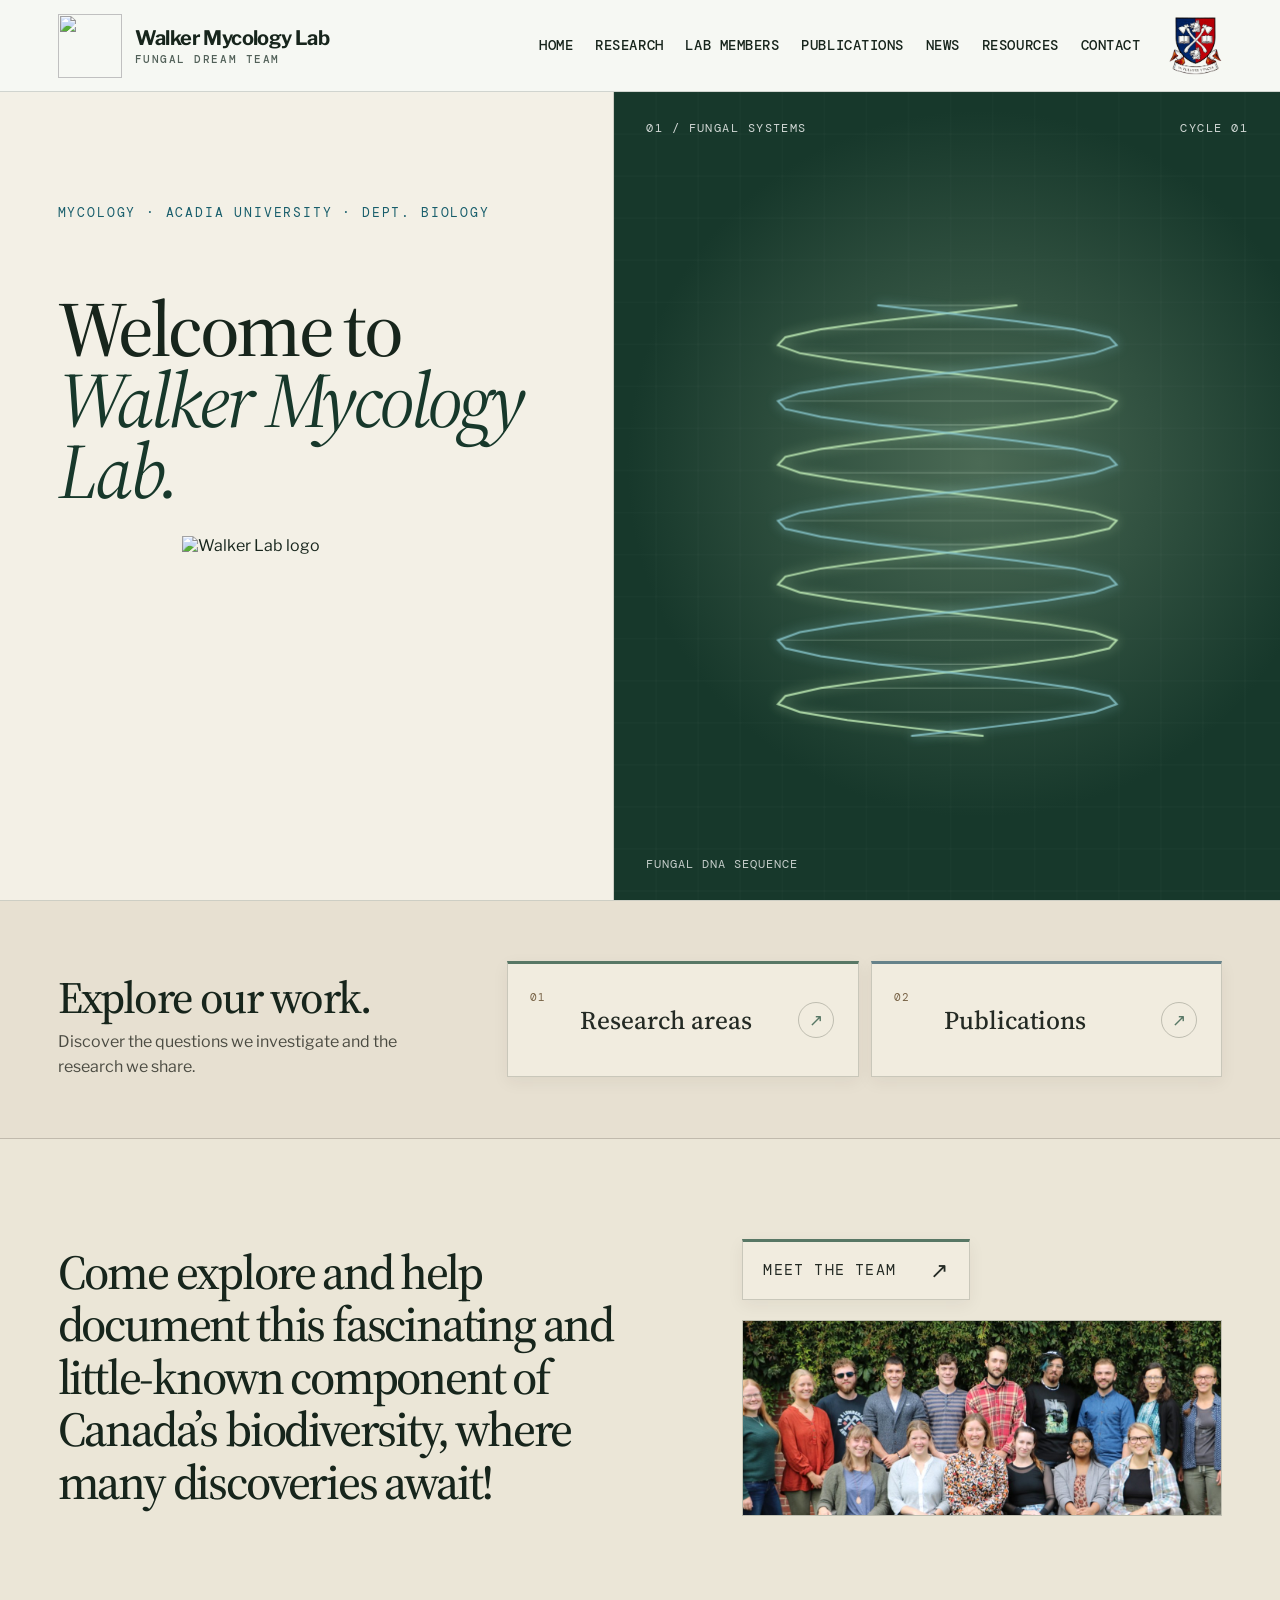
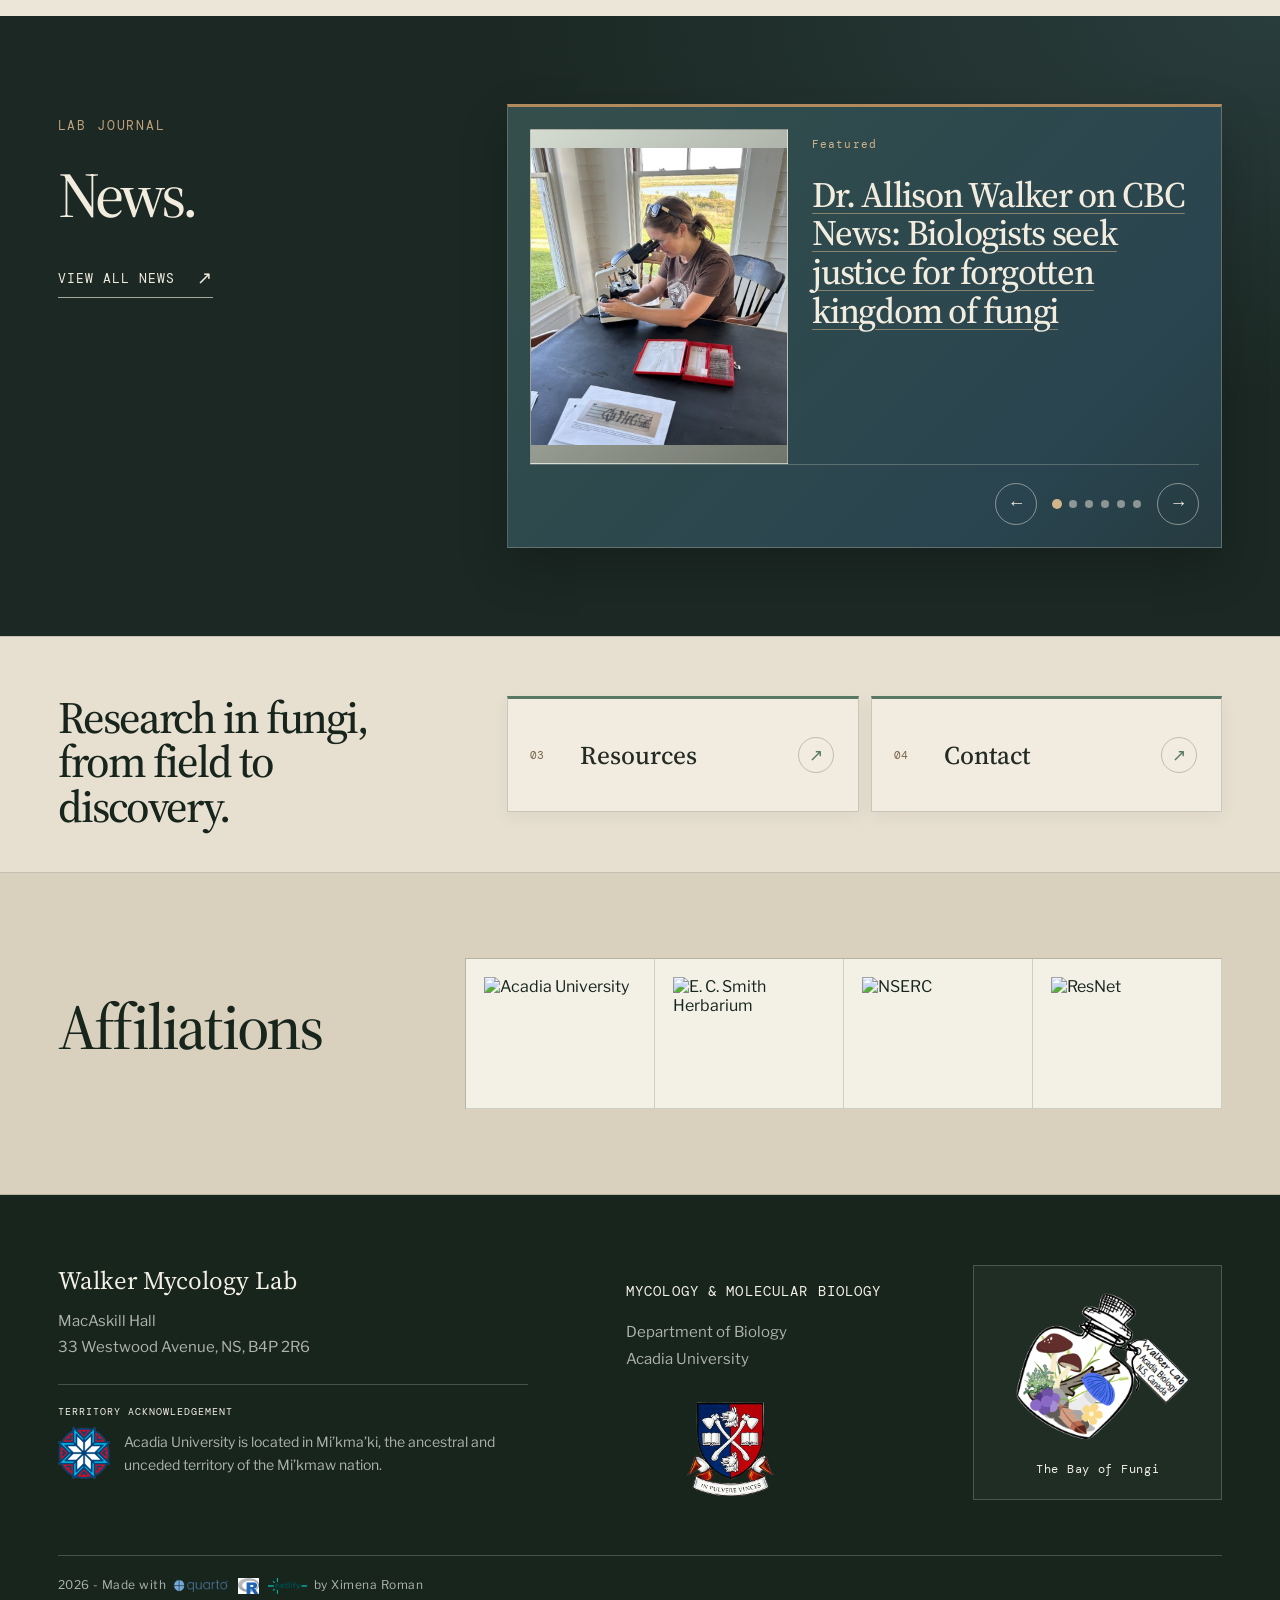
==== commit 95e70791: "Add R and Netlify footer logos Co-authored-by: Copilot <223556219+Copilot@users.noreply.github.com>" ====
--- a/index.html
+++ b/index.html
@@ -9,7 +9,7 @@
   <link rel="preconnect" href="https://fonts.googleapis.com">
   <link rel="preconnect" href="https://fonts.gstatic.com" crossorigin>
   <link href="https://fonts.googleapis.com/css2?family=DM+Mono:wght@400;500&family=Libre+Franklin:wght@400;500;600;700&family=Source+Serif+4:opsz,wght@8..60,400;8..60,500;8..60,600&display=swap" rel="stylesheet">
-  <link rel="stylesheet" href="styles.css?v=166">
+  <link rel="stylesheet" href="styles.css?v=167">
 </head>
 <body>
   <header class="site-header" id="top">
@@ -160,7 +160,7 @@
       <p>The Bay of Fungi</p>
     </div>
     <div class="footer-credit">
-      <p>2026 - Made with <img class="footer-credit-logo" src="uploads/quarto-logo.png" alt="Quarto"> by Ximena Roman</p>
+      <p>2026 - Made with <img class="footer-credit-logo" src="uploads/quarto-logo.png" alt="Quarto"> <img class="footer-credit-logo footer-credit-logo-additional" src="uploads/footer-r-logo.jpeg" alt="R"> <img class="footer-credit-logo footer-credit-logo-additional" src="uploads/footer-netlify-logo.webp" alt="Netlify"> by Ximena Roman</p>
     </div>
   </footer>
   <button class="site-editor-toggle" type="button" aria-controls="site-editor-toolbar" aria-expanded="false">Edit website text</button>
--- a/styles.css
+++ b/styles.css
@@ -977,6 +977,7 @@
 footer .footer-credit { grid-column: 1 / -1; border-top: 1px solid rgba(255,255,255,.2); padding-top: 18px; margin-top: 4px; font-size: 12px; letter-spacing: .04em; }
 footer .footer-credit p { margin: 0; }
 footer .footer-credit-logo { display: inline-block; width: 56px; height: auto; margin: 0 3px; vertical-align: middle; }
+footer .footer-credit-logo-additional { width: auto; max-width: 56px; height: auto; max-height: 16px; }
 
 .reveal { opacity: 0; transform: translateY(18px); transition: opacity .8s ease, transform .8s ease; }
 .reveal.visible { opacity: 1; transform: none; }
